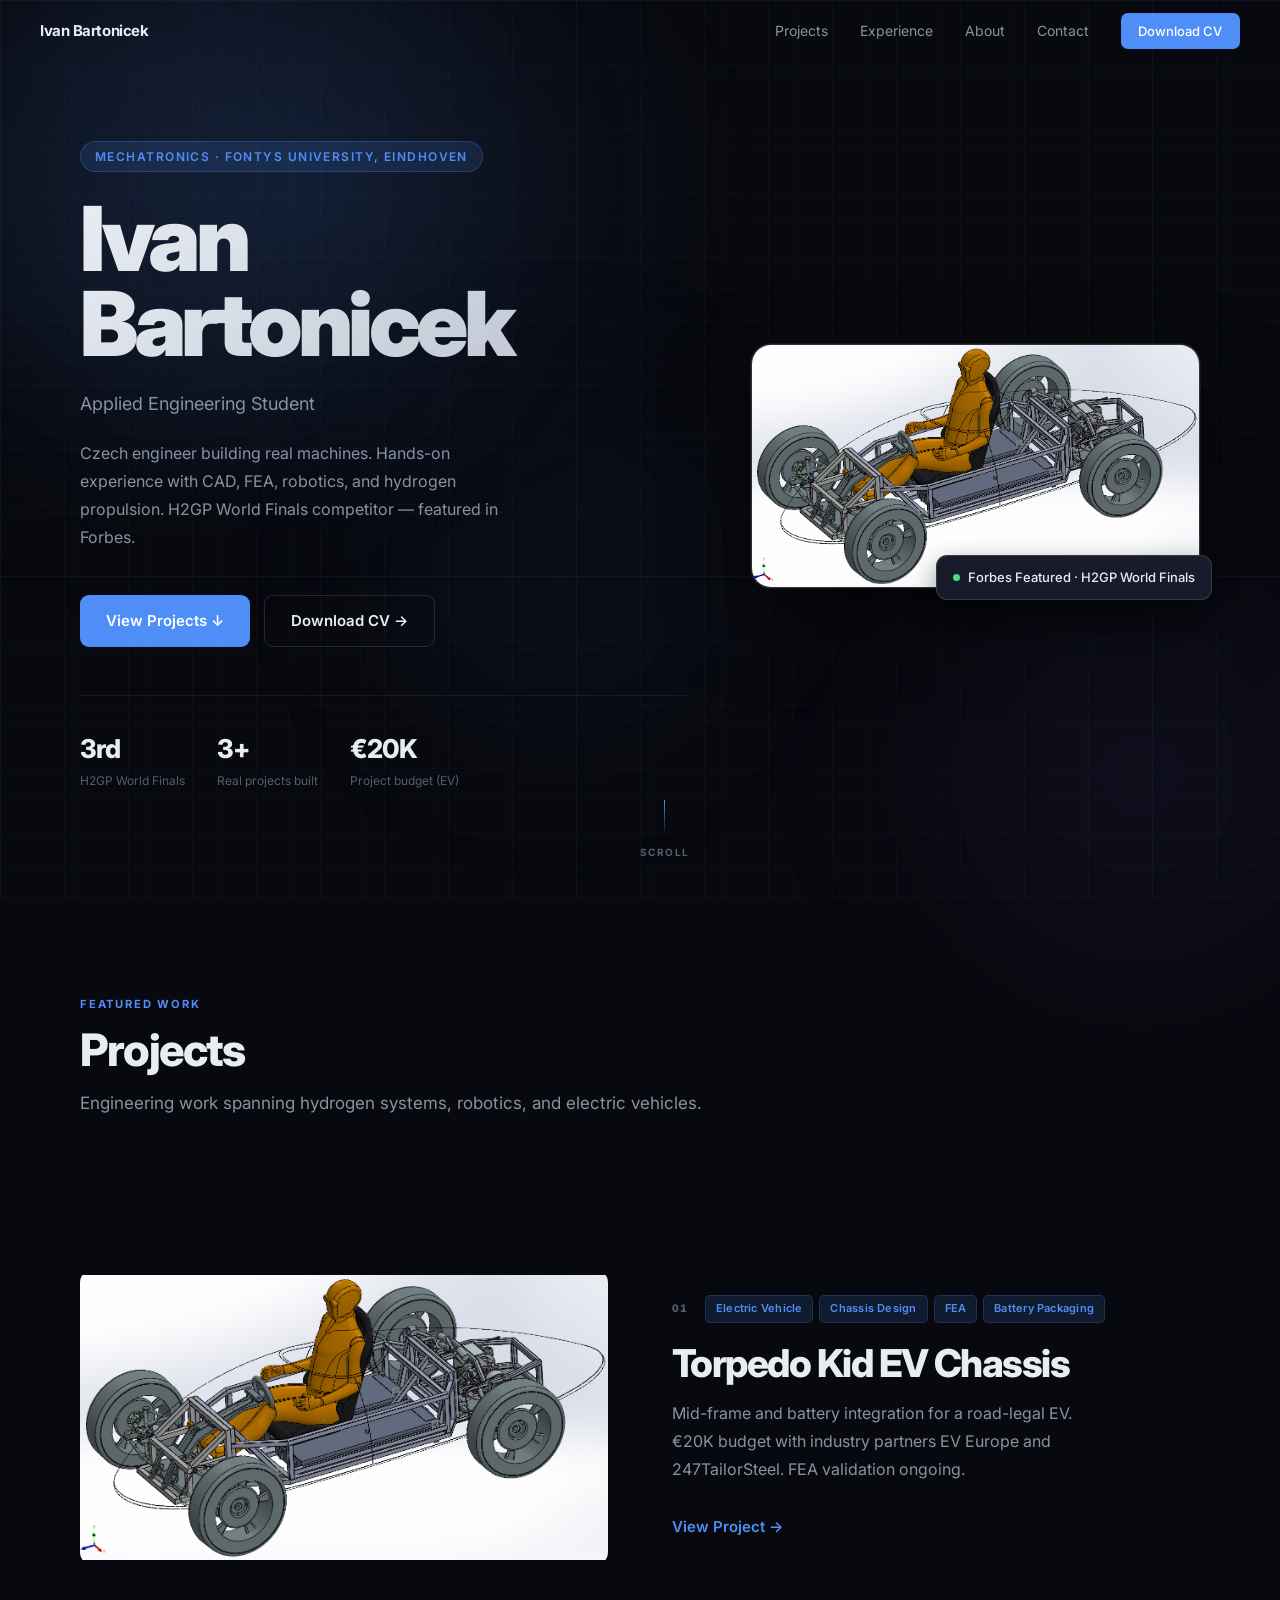
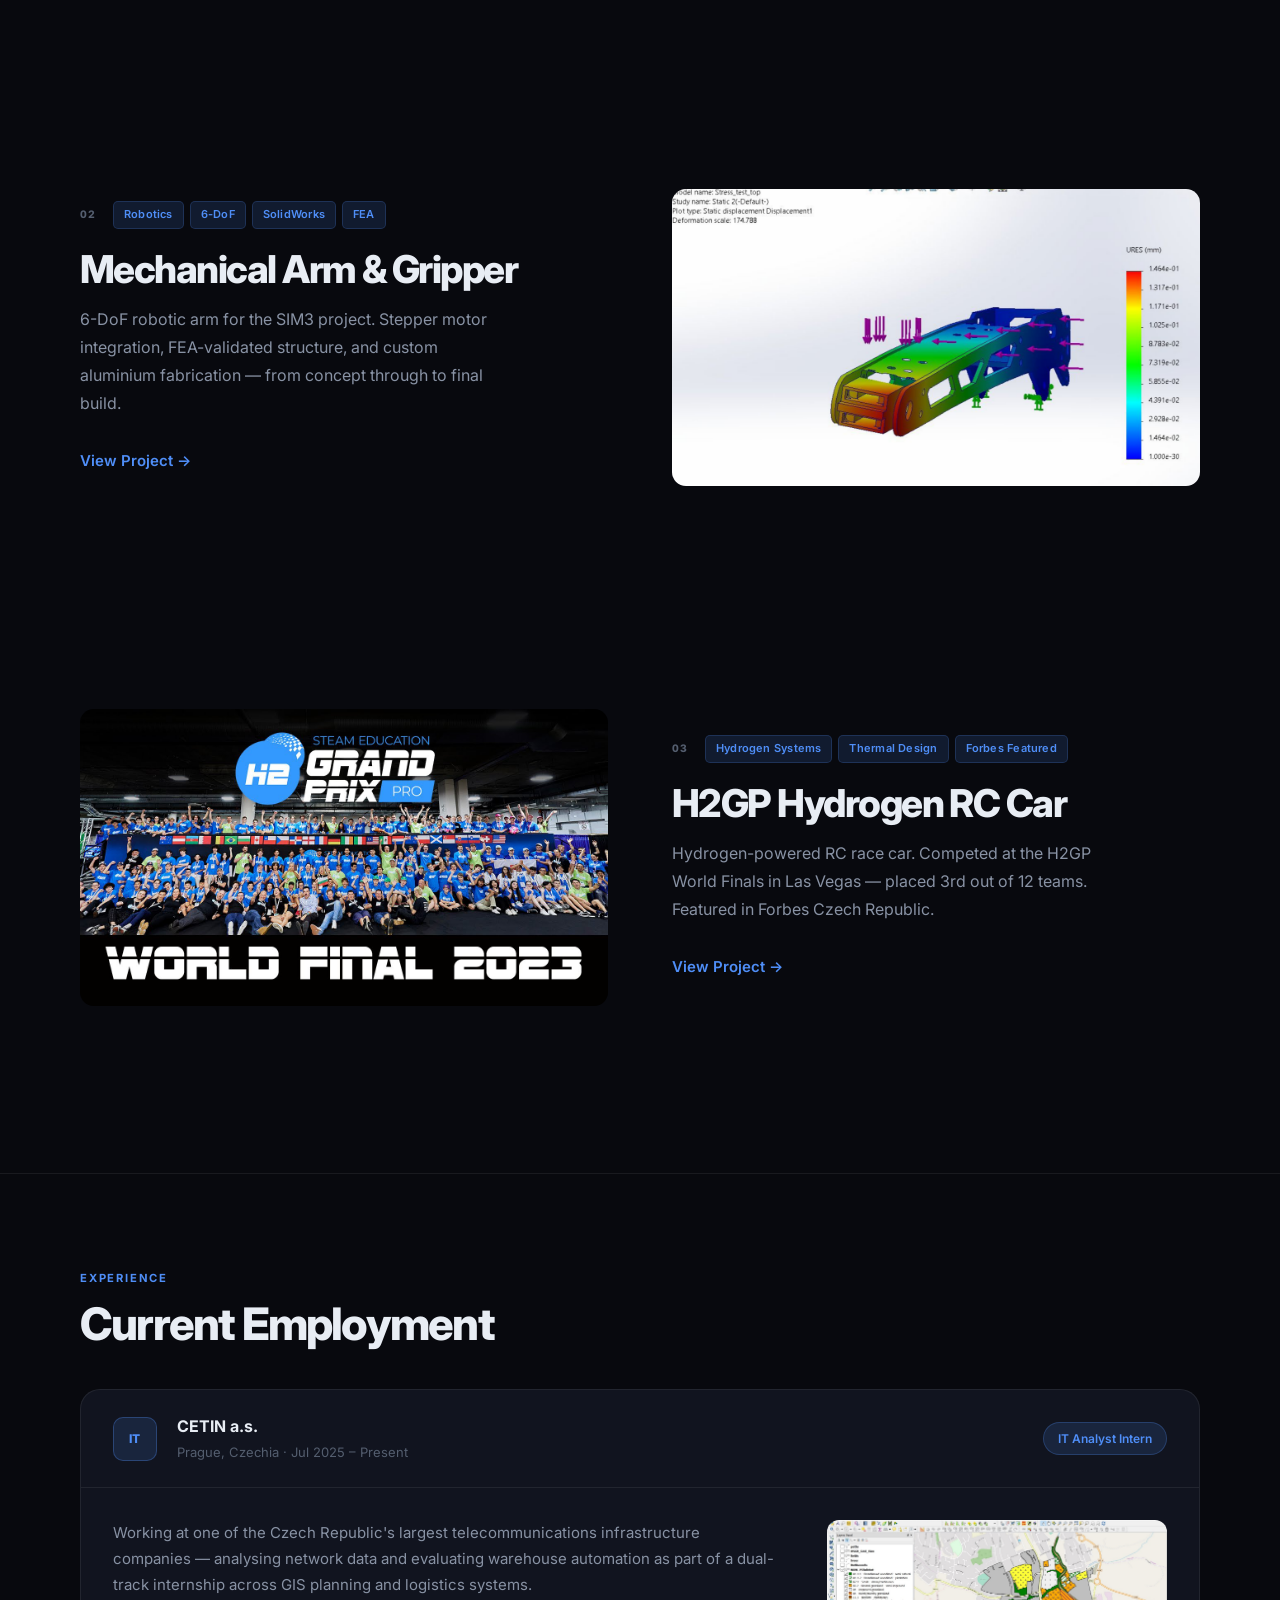
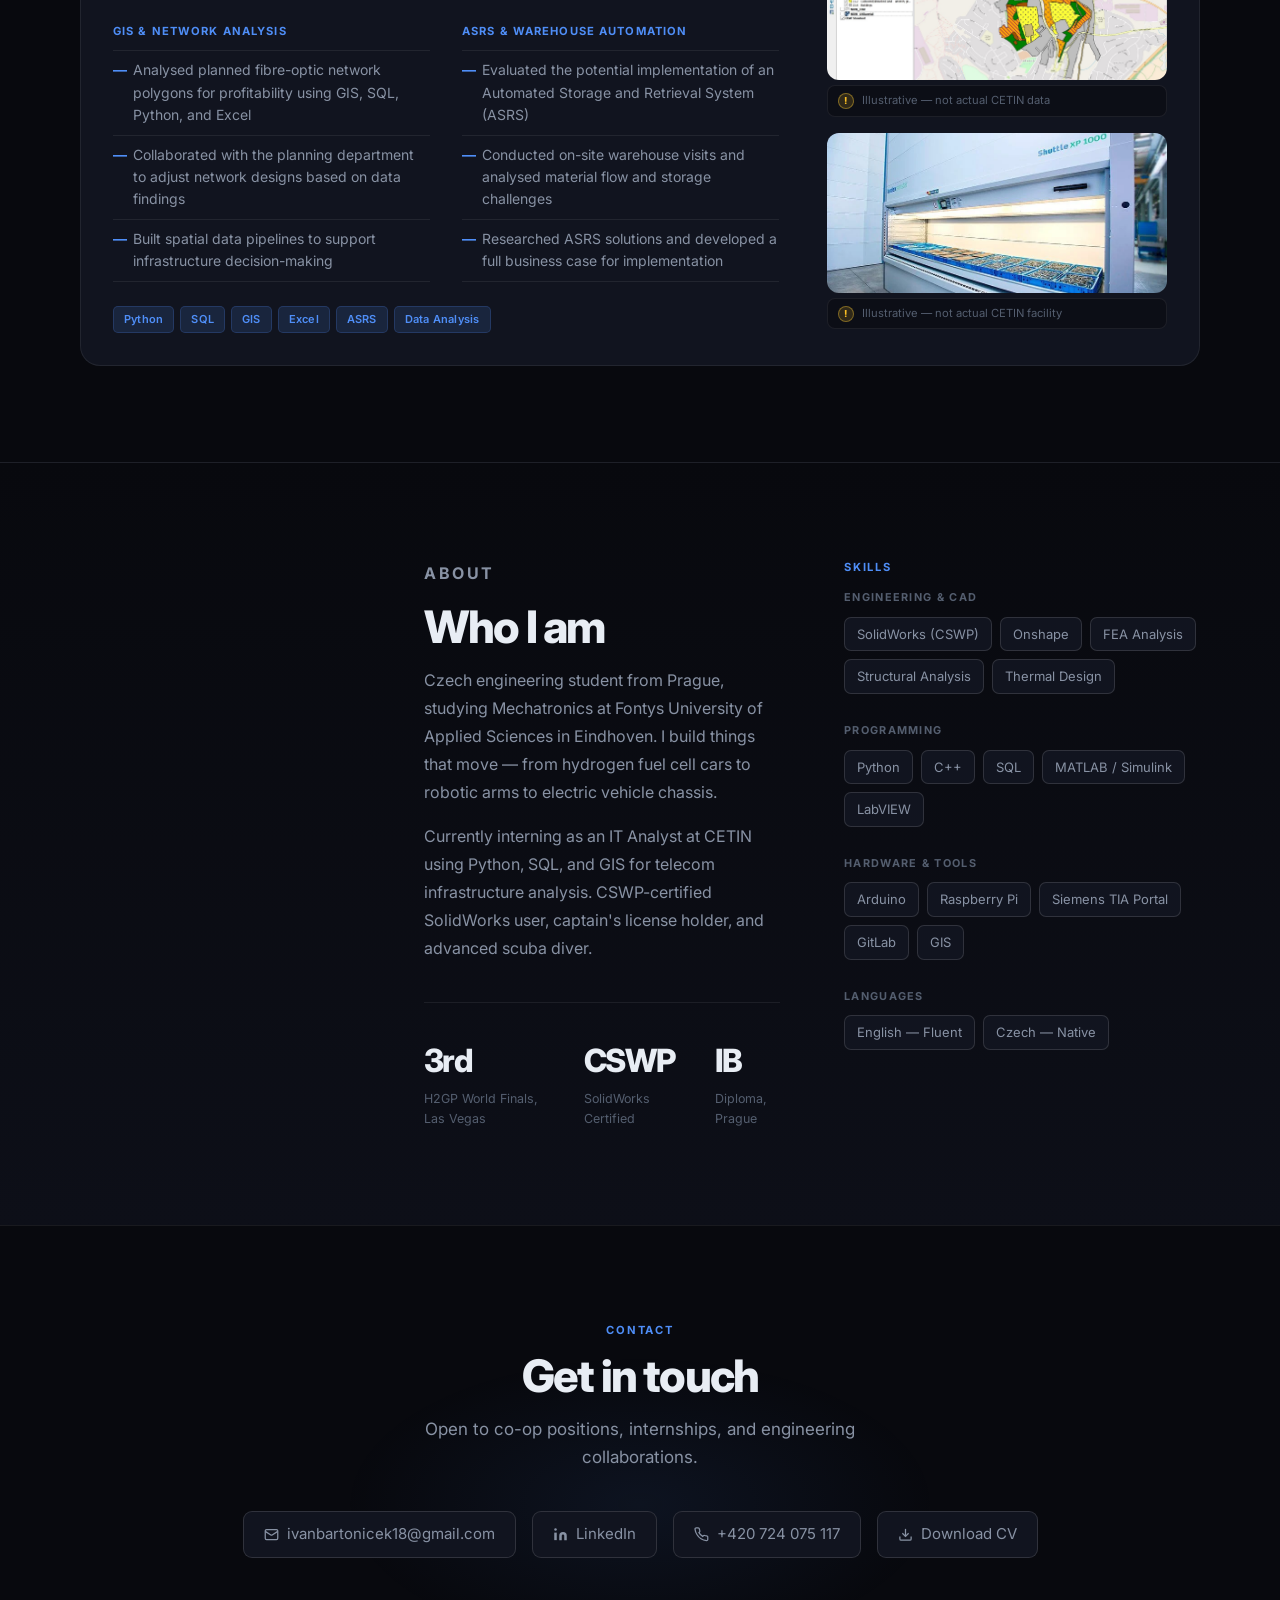
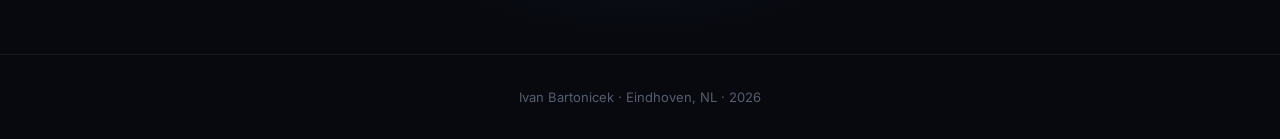
==== index.html @ 74b23b5a "Fix disclaimer placement, text corrections, arm description update - Move CETIN image disclaimers be" ====
<!DOCTYPE html>
<html lang="en">
<head>
  <meta charset="UTF-8">
  <meta name="viewport" content="width=device-width, initial-scale=1.0">
  <title>Ivan Bartonicek — Mechatronics Engineer</title>
  <meta name="description" content="Czech mechatronics student based in Eindhoven. Building real machines — hydrogen RC cars, robotic arms, and EV chassis. H2GP World Finals, Forbes featured.">
  <link rel="stylesheet" href="style.css?v=11">
  <link rel="preconnect" href="https://fonts.googleapis.com">
  <link rel="preconnect" href="https://fonts.gstatic.com" crossorigin>
  <link href="https://fonts.googleapis.com/css2?family=Inter:ital,opsz,wght@0,14..32,300..900;1,14..32,300..900&display=swap" rel="stylesheet">
</head>
<body>

  <!-- Background: fixed grid + parallax orbs -->
  <div class="page-grid"></div>
  <div class="bg-orb bg-orb-1"></div>
  <div class="bg-orb bg-orb-2"></div>
  <div class="bg-orb bg-orb-3"></div>

  <nav id="nav">
    <a href="index.html" class="nav-logo">Ivan Bartonicek</a>
    <div class="nav-links">
      <a href="#projects" class="hide-sm">Projects</a>
      <a href="#employment" class="hide-sm">Experience</a>
      <a href="#about" class="hide-sm">About</a>
      <a href="#contact">Contact</a>
      <a href="cv.pdf" download class="nav-cta">Download CV</a>
    </div>
  </nav>

  <!-- ─ Hero ─────────────────────────── -->
  <section class="hero" id="hero">
    <div class="container">
      <div class="hero-inner">
        <div>
          <span class="hero-eyebrow">Mechatronics · Fontys University, Eindhoven</span>
          <h1 class="hero-name">Ivan<br>Bartonicek</h1>
          <p class="hero-subtitle">Applied Engineering Student</p>
          <p class="hero-desc">Czech engineer building real machines. Hands-on experience with CAD, FEA, robotics, and hydrogen propulsion. H2GP World Finals competitor — featured in Forbes.</p>
          <div class="hero-actions">
            <a href="#projects" class="btn-primary">View Projects ↓</a>
            <a href="cv.pdf" download class="btn-secondary">Download CV →</a>
          </div>
          <div class="hero-stats">
            <div>
              <div class="hstat-num">3rd</div>
              <div class="hstat-label">H2GP World Finals</div>
            </div>
            <div>
              <div class="hstat-num">3+</div>
              <div class="hstat-label">Real projects built</div>
            </div>
            <div>
              <div class="hstat-num">€20K</div>
              <div class="hstat-label">Project budget (EV)</div>
            </div>
          </div>
        </div>
        <div class="hero-image-wrap" style="position:relative;">
          <div class="hero-image-inner">
            <img src="images/torpedo-full.png" alt="Torpedo Kid EV — CAD model with driver">
          </div>
          <div class="hero-img-badge">
            <span class="badge-dot"></span>
            <span class="badge-text">Forbes Featured · H2GP World Finals</span>
          </div>
        </div>
      </div>
    </div>
    <div class="scroll-indicator">
      <div class="scroll-indicator-line"></div>
      <span>scroll</span>
    </div>
  </section>

  <!-- ─ Projects ──────────────────────── -->
  <section class="projects" id="projects">
    <div class="container">
      <div class="projects-header reveal">
        <p class="section-label">Featured Work</p>
        <h2 class="section-title">Projects</h2>
        <p class="section-subtitle">Engineering work spanning hydrogen systems, robotics, and electric vehicles.</p>
      </div>
      <div class="projects-list">

        <a href="torpedo.html" class="project-row">
          <div class="project-row-image">
            <img src="images/torpedo-full.png" alt="Torpedo Kid EV Chassis">
          </div>
          <div class="project-row-body">
            <div class="project-row-meta">
              <span class="project-row-num">01</span>
              <div class="card-tags">
                <span class="tag">Electric Vehicle</span>
                <span class="tag">Chassis Design</span>
                <span class="tag">FEA</span>
                <span class="tag">Battery Packaging</span>
              </div>
            </div>
            <h3 class="project-row-title">Torpedo Kid EV Chassis</h3>
            <p class="project-row-desc">Mid-frame and battery integration for a road-legal EV. €20K budget with industry partners EV Europe and 247TailorSteel. FEA validation ongoing.</p>
            <span class="card-link">View Project →</span>
          </div>
        </a>

        <a href="arm.html" class="project-row">
          <div class="project-row-image">
            <img src="images/torpedo-fea.png" alt="Mechanical Arm — FEA analysis">
          </div>
          <div class="project-row-body">
            <div class="project-row-meta">
              <span class="project-row-num">02</span>
              <div class="card-tags">
                <span class="tag">Robotics</span>
                <span class="tag">6-DoF</span>
                <span class="tag">SolidWorks</span>
                <span class="tag">FEA</span>
              </div>
            </div>
            <h3 class="project-row-title">Mechanical Arm & Gripper</h3>
            <p class="project-row-desc">6-DoF robotic arm for the SIM3 project. Stepper motor integration, FEA-validated structure, and custom aluminium fabrication — from concept through to final build.</p>
            <span class="card-link">View Project →</span>
          </div>
        </a>

        <a href="h2gp.html" class="project-row">
          <div class="project-row-image">
            <img src="images/h2gp-worldfinal.jpg" alt="H2GP World Final 2023 — Las Vegas">
          </div>
          <div class="project-row-body">
            <div class="project-row-meta">
              <span class="project-row-num">03</span>
              <div class="card-tags">
                <span class="tag">Hydrogen Systems</span>
                <span class="tag">Thermal Design</span>
                <span class="tag">Forbes Featured</span>
              </div>
            </div>
            <h3 class="project-row-title">H2GP Hydrogen RC Car</h3>
            <p class="project-row-desc">Hydrogen-powered RC race car. Competed at the H2GP World Finals in Las Vegas — placed 3rd out of 12 teams. Featured in Forbes Czech Republic.</p>
            <span class="card-link">View Project →</span>
          </div>
        </a>

      </div>
    </div>
  </section>

  <!-- ─ Employment ────────────────────── -->
  <section class="employment" id="employment">
    <div class="container">
      <div class="employment-header reveal">
        <p class="section-label">Experience</p>
        <h2 class="section-title">Current Employment</h2>
      </div>

      <div class="emp-card reveal">
        <div class="emp-meta">
          <div class="emp-logo">IT</div>
          <div>
            <div class="emp-company">CETIN a.s.</div>
            <div class="emp-location">Prague, Czechia · Jul 2025 – Present</div>
          </div>
          <div class="emp-role-badge">IT Analyst Intern</div>
        </div>

        <div class="emp-body">
          <div class="emp-content">
            <p>Working at one of the Czech Republic's largest telecommunications infrastructure companies — analysing network data and evaluating warehouse automation as part of a dual-track internship across GIS planning and logistics systems.</p>

            <div class="emp-work-areas">
              <div class="emp-area">
                <div class="emp-area-title">GIS & Network Analysis</div>
                <ul class="emp-list">
                  <li>Analysed planned fibre-optic network polygons for profitability using GIS, SQL, Python, and Excel</li>
                  <li>Collaborated with the planning department to adjust network designs based on data findings</li>
                  <li>Built spatial data pipelines to support infrastructure decision-making</li>
                </ul>
              </div>
              <div class="emp-area">
                <div class="emp-area-title">ASRS & Warehouse Automation</div>
                <ul class="emp-list">
                  <li>Evaluated the potential implementation of an Automated Storage and Retrieval System (ASRS)</li>
                  <li>Conducted on-site warehouse visits and analysed material flow and storage challenges</li>
                  <li>Researched ASRS solutions and developed a full business case for implementation</li>
                </ul>
              </div>
            </div>

            <div class="emp-tags">
              <span class="tag">Python</span>
              <span class="tag">SQL</span>
              <span class="tag">GIS</span>
              <span class="tag">Excel</span>
              <span class="tag">ASRS</span>
              <span class="tag">Data Analysis</span>
            </div>
          </div>

          <div class="emp-images">
            <div class="emp-img-wrap">
              <img src="images/cetin-wgis.jpg" alt="GIS network analysis — fibre optic planning" class="emp-img">
              <div class="emp-img-note">
                <span class="emp-note-icon">!</span>
                <span>Illustrative — not actual CETIN data</span>
              </div>
            </div>
            <div class="emp-img-wrap">
              <img src="images/cetin-asrs.jpg" alt="Automated Storage and Retrieval System (ASRS)" class="emp-img">
              <div class="emp-img-note">
                <span class="emp-note-icon">!</span>
                <span>Illustrative — not actual CETIN facility</span>
              </div>
            </div>
          </div>
        </div>
      </div>

    </div>
  </section>

  <!-- ─ About & Skills ────────────────── -->
  <section class="about" id="about">
    <div class="container">
      <div class="about-inner">

        <div class="about-photo-col reveal">
          <img src="images/ivan.jpg" alt="Ivan Bartonicek" class="about-photo">
        </div>

        <div class="about-text reveal">
          <p class="section-label">About</p>
          <h2 class="section-title">Who I am</h2>
          <p>Czech engineering student from Prague, studying Mechatronics at Fontys University of Applied Sciences in Eindhoven. I build things that move — from hydrogen fuel cell cars to robotic arms to electric vehicle chassis.</p>
          <p>Currently interning as an IT Analyst at CETIN using Python, SQL, and GIS for telecom infrastructure analysis. CSWP-certified SolidWorks user, captain's license holder, and advanced scuba diver.</p>
          <div class="stats-row">
            <div>
              <div class="stat-num">3rd</div>
              <div class="stat-label">H2GP World Finals, Las Vegas</div>
            </div>
            <div>
              <div class="stat-num">CSWP</div>
              <div class="stat-label">SolidWorks Certified</div>
            </div>
            <div>
              <div class="stat-num">IB</div>
              <div class="stat-label">Diploma, Prague</div>
            </div>
          </div>
        </div>

        <div class="reveal">
          <p class="section-label">Skills</p>
          <div class="skills-group">
            <div class="skills-group-label">Engineering & CAD</div>
            <div class="skills-chips">
              <span class="skill-chip">SolidWorks (CSWP)</span>
              <span class="skill-chip">Onshape</span>
              <span class="skill-chip">FEA Analysis</span>
              <span class="skill-chip">Structural Analysis</span>
              <span class="skill-chip">Thermal Design</span>
            </div>
          </div>
          <div class="skills-group">
            <div class="skills-group-label">Programming</div>
            <div class="skills-chips">
              <span class="skill-chip">Python</span>
              <span class="skill-chip">C++</span>
              <span class="skill-chip">SQL</span>
              <span class="skill-chip">MATLAB / Simulink</span>
              <span class="skill-chip">LabVIEW</span>
            </div>
          </div>
          <div class="skills-group">
            <div class="skills-group-label">Hardware & Tools</div>
            <div class="skills-chips">
              <span class="skill-chip">Arduino</span>
              <span class="skill-chip">Raspberry Pi</span>
              <span class="skill-chip">Siemens TIA Portal</span>
              <span class="skill-chip">GitLab</span>
              <span class="skill-chip">GIS</span>
            </div>
          </div>
          <div class="skills-group">
            <div class="skills-group-label">Languages</div>
            <div class="skills-chips">
              <span class="skill-chip">English — Fluent</span>
              <span class="skill-chip">Czech — Native</span>
            </div>
          </div>
        </div>

      </div>
    </div>
  </section>

  <!-- ─ Contact ────────────────────────── -->
  <section class="contact" id="contact">
    <div class="container reveal">
      <p class="section-label">Contact</p>
      <h2 class="section-title">Get in touch</h2>
      <p class="section-subtitle">Open to co-op positions, internships, and engineering collaborations.</p>
      <div class="contact-links">
        <a href="mailto:ivanbartonicek18@gmail.com" class="contact-link">
          <svg width="15" height="15" fill="none" stroke="currentColor" stroke-width="2" viewBox="0 0 24 24"><rect x="2" y="4" width="20" height="16" rx="2"/><path d="m22 7-8.97 5.7a1.94 1.94 0 0 1-2.06 0L2 7"/></svg>
          ivanbartonicek18@gmail.com
        </a>
        <a href="https://www.linkedin.com/in/ivan-bartonicek" target="_blank" rel="noopener" class="contact-link">
          <svg width="15" height="15" fill="currentColor" viewBox="0 0 24 24"><path d="M16 8a6 6 0 0 1 6 6v7h-4v-7a2 2 0 0 0-4 0v7h-4v-7a6 6 0 0 1 6-6z"/><rect x="2" y="9" width="4" height="12"/><circle cx="4" cy="4" r="2"/></svg>
          LinkedIn
        </a>
        <a href="tel:+420724075117" class="contact-link">
          <svg width="15" height="15" fill="none" stroke="currentColor" stroke-width="2" viewBox="0 0 24 24"><path d="M22 16.92v3a2 2 0 0 1-2.18 2 19.79 19.79 0 0 1-8.63-3.07A19.5 19.5 0 0 1 4.69 12a19.79 19.79 0 0 1-3.07-8.67A2 2 0 0 1 3.6 1.3h3a2 2 0 0 1 2 1.72 12.84 12.84 0 0 0 .7 2.81 2 2 0 0 1-.45 2.11L7.91 9a16 16 0 0 0 6 6l1.06-.91a2 2 0 0 1 2.11-.45 12.84 12.84 0 0 0 2.81.7A2 2 0 0 1 22 16.92z"/></svg>
          +420 724 075 117
        </a>
        <a href="cv.pdf" download class="contact-link">
          <svg width="15" height="15" fill="none" stroke="currentColor" stroke-width="2" viewBox="0 0 24 24"><path d="M21 15v4a2 2 0 0 1-2 2H5a2 2 0 0 1-2-2v-4"/><polyline points="7 10 12 15 17 10"/><line x1="12" y1="15" x2="12" y2="3"/></svg>
          Download CV
        </a>
      </div>
    </div>
  </section>

  <footer>
    <div class="container">Ivan Bartonicek · Eindhoven, NL · 2026</div>
  </footer>

  <script>
    // ── Sticky nav + parallax
    const nav = document.getElementById('nav');
    const scrollIndicator = document.querySelector('.scroll-indicator');
    const orb1 = document.querySelector('.bg-orb-1');
    const orb2 = document.querySelector('.bg-orb-2');
    const orb3 = document.querySelector('.bg-orb-3');
    const pageGrid = document.querySelector('.page-grid');

    window.addEventListener('scroll', () => {
      const y = window.scrollY;
      nav.classList.toggle('scrolled', y > 20);
      document.documentElement.style.setProperty('--parallax-y', (y * 0.12) + 'px');
      if (scrollIndicator) scrollIndicator.style.opacity = y > 100 ? '0' : '1';
      // Orbs move at different speeds — creates depth
      if (orb1) orb1.style.transform = `translateY(${y * 0.18}px)`;
      if (orb2) orb2.style.transform = `translateY(${y * -0.1}px)`;
      if (orb3) orb3.style.transform = `translateY(${y * 0.13}px)`;
      if (pageGrid) pageGrid.style.transform = `translateY(${y * 0.05}px)`;
    }, { passive: true });

    // ── Scroll reveal (both directions)
    const revealObserver = new IntersectionObserver((entries) => {
      entries.forEach(e => {
        e.target.classList.toggle('visible', e.isIntersecting);
      });
    }, { threshold: 0.08 });

    document.querySelectorAll('.reveal').forEach(el => revealObserver.observe(el));

    // ── Project rows: directional slide-in
    const projectObserver = new IntersectionObserver((entries) => {
      entries.forEach(e => {
        e.target.classList.toggle('in-view', e.isIntersecting);
      });
    }, { threshold: 0.12 });

    document.querySelectorAll('.project-row').forEach(row => projectObserver.observe(row));

    // ── Other images: fade + rise
    const imgObserver = new IntersectionObserver((entries) => {
      entries.forEach(e => {
        e.target.classList.toggle('img-visible', e.isIntersecting);
      });
    }, { threshold: 0.1 });

    document.querySelectorAll('.about-photo, .hero-image-inner img').forEach(img => {
      img.classList.add('img-reveal');
      imgObserver.observe(img);
    });
  </script>

</body>
</html>
---- style.css ----
/* ─── Variables ───────────────────────── */
:root {
  --bg:          #08090E;
  --bg-2:        #0D0F18;
  --surface:     #11141F;
  --surface-2:   #181C2A;
  --text:        #E8EDF4;
  --text-2:      #8892A4;
  --text-3:      #545E6F;
  --accent:      #4F8EF7;
  --accent-dim:  rgba(79,142,247,0.14);
  --accent-glow: rgba(79,142,247,0.3);
  --border:      rgba(255,255,255,0.07);
  --border-2:    rgba(255,255,255,0.13);
  --radius:      14px;
  --t:           0.22s ease;
  --max:         1200px;
  --font:        'Inter', -apple-system, BlinkMacSystemFont, sans-serif;
  --parallax-y:  0px;
}

/* ─── Reset ───────────────────────────── */
*, *::before, *::after { box-sizing: border-box; margin: 0; padding: 0; }
html { scroll-behavior: smooth; }
body {
  font-family: var(--font);
  background: var(--bg);
  color: var(--text);
  line-height: 1.6;
  -webkit-font-smoothing: antialiased;
  overflow-x: hidden;
}
/* Everything above the background layer */
nav, section, footer, .container { position: relative; z-index: 1; }
img { max-width: 100%; display: block; }
a { text-decoration: none; color: inherit; }

/* ─── Full-page background ────────────── */
.page-grid {
  position: fixed; inset: 0; z-index: 0; pointer-events: none;
  background-image:
    linear-gradient(rgba(79,142,247,0.035) 1px, transparent 1px),
    linear-gradient(90deg, rgba(79,142,247,0.035) 1px, transparent 1px);
  background-size: 72px 72px;
  will-change: transform;
}
.bg-orb {
  position: fixed; border-radius: 50%;
  pointer-events: none; z-index: 0;
  filter: blur(90px); will-change: transform;
}
.bg-orb-1 {
  width: 720px; height: 720px;
  background: radial-gradient(circle, rgba(79,142,247,0.13) 0%, transparent 70%);
  top: -180px; left: -180px;
}
.bg-orb-2 {
  width: 560px; height: 560px;
  background: radial-gradient(circle, rgba(120,100,255,0.09) 0%, transparent 70%);
  top: 55vh; right: -140px;
}
.bg-orb-3 {
  width: 480px; height: 480px;
  background: radial-gradient(circle, rgba(79,142,247,0.07) 0%, transparent 70%);
  bottom: 10vh; left: 25%;
}

/* ─── Keyframes ───────────────────────── */
@keyframes fadeInUp {
  from { opacity: 0; transform: translateY(32px); }
  to   { opacity: 1; transform: translateY(0); }
}
@keyframes fadeInRight {
  from { opacity: 0; transform: translateX(40px); }
  to   { opacity: 1; transform: translateX(0); }
}
@keyframes float {
  0%, 100% { transform: translateY(0); }
  50%       { transform: translateY(-12px); }
}
@keyframes scrollPulse {
  0%, 100% { transform: translateY(0); opacity: 0.8; }
  50%       { transform: translateY(8px); opacity: 0.2; }
}
@keyframes gradientShift {
  0%, 100% { background-position: 0% 50%; }
  50%       { background-position: 100% 50%; }
}

/* ─── Nav ─────────────────────────────── */
nav {
  position: fixed; top: 0; left: 0; right: 0; z-index: 100;
  height: 62px;
  display: flex; align-items: center; justify-content: space-between;
  padding: 0 2.5rem;
  transition: background var(--t), border-color var(--t);
}
nav.scrolled {
  background: rgba(8,9,14,0.88);
  backdrop-filter: blur(16px); -webkit-backdrop-filter: blur(16px);
  border-bottom: 1px solid var(--border);
}
.nav-logo { font-weight: 700; font-size: 0.9375rem; letter-spacing: -0.03em; }
.nav-links { display: flex; align-items: center; gap: 2rem; }
.nav-links a { font-size: 0.875rem; color: var(--text-2); transition: color var(--t); }
.nav-links a:hover { color: var(--text); }
.nav-cta {
  background: var(--accent) !important; color: #fff !important;
  padding: 0.45rem 1.1rem; border-radius: 7px;
  font-weight: 500; font-size: 0.8125rem !important;
  transition: opacity var(--t), box-shadow var(--t) !important;
}
.nav-cta:hover { opacity: 0.88 !important; box-shadow: 0 0 20px var(--accent-glow) !important; }

/* ─── Container ───────────────────────── */
.container { max-width: var(--max); margin: 0 auto; padding: 0 2.5rem; }

/* ─── Hero ────────────────────────────── */
.hero {
  min-height: 100vh;
  display: flex; align-items: center;
  padding: 7rem 0 5rem;
  position: relative; overflow: hidden;
}
.hero::before {
  content: '';
  position: absolute; inset: 0;
  background-image:
    linear-gradient(rgba(79,142,247,0.045) 1px, transparent 1px),
    linear-gradient(90deg, rgba(79,142,247,0.045) 1px, transparent 1px);
  background-size: 64px 64px;
  transform: translateY(var(--parallax-y));
  pointer-events: none; will-change: transform;
}
.hero::after {
  content: '';
  position: absolute; top: -20%; left: -10%;
  width: 70%; height: 80%;
  background: radial-gradient(ellipse, rgba(79,142,247,0.1) 0%, transparent 70%);
  pointer-events: none;
}
.hero-inner {
  display: grid;
  grid-template-columns: 1.15fr 0.85fr;
  gap: 4rem; align-items: center;
  position: relative; z-index: 1;
}

/* Hero entrance animations */
.hero-eyebrow {
  display: inline-flex; align-items: center; gap: 0.5rem;
  font-size: 0.75rem; font-weight: 600;
  color: var(--accent); letter-spacing: 0.12em;
  text-transform: uppercase; margin-bottom: 1.5rem;
  background: var(--accent-dim);
  border: 1px solid rgba(79,142,247,0.25);
  padding: 0.3rem 0.875rem; border-radius: 100px;
  animation: fadeInUp 0.7s cubic-bezier(0.16,1,0.3,1) 0.05s both;
}
.hero-name {
  font-size: clamp(3.5rem, 7vw, 6rem);
  font-weight: 900; letter-spacing: -0.05em;
  line-height: 0.95; margin-bottom: 1.5rem;
  background: linear-gradient(135deg, #E8EDF4 0%, #8892A4 100%);
  background-size: 200% 200%;
  -webkit-background-clip: text; -webkit-text-fill-color: transparent; background-clip: text;
  animation: fadeInUp 0.8s cubic-bezier(0.16,1,0.3,1) 0.18s both;
}
.hero-subtitle {
  font-size: 1.125rem; color: var(--text-2);
  margin-bottom: 1.25rem;
  animation: fadeInUp 0.7s cubic-bezier(0.16,1,0.3,1) 0.32s both;
}
.hero-desc {
  font-size: 1rem; color: var(--text-2);
  max-width: 440px; line-height: 1.75; margin-bottom: 2.75rem;
  animation: fadeInUp 0.7s cubic-bezier(0.16,1,0.3,1) 0.44s both;
}
.hero-actions {
  display: flex; gap: 0.875rem; flex-wrap: wrap; margin-bottom: 3rem;
  animation: fadeInUp 0.7s cubic-bezier(0.16,1,0.3,1) 0.54s both;
}
.hero-stats {
  display: flex; gap: 2rem;
  padding-top: 2rem; border-top: 1px solid var(--border);
  animation: fadeInUp 0.7s cubic-bezier(0.16,1,0.3,1) 0.68s both;
}
.hstat-num {
  font-size: 1.625rem; font-weight: 800;
  letter-spacing: -0.04em; color: var(--text);
}
.hstat-label { font-size: 0.75rem; color: var(--text-3); margin-top: 0.125rem; }

/* Hero image */
.hero-image-wrap {
  animation: fadeInRight 0.9s cubic-bezier(0.16,1,0.3,1) 0.2s both;
}
.hero-image-inner {
  background: var(--surface);
  border: 1px solid var(--border-2); border-radius: 20px; overflow: hidden;
  box-shadow: 0 32px 80px rgba(0,0,0,0.5), 0 0 0 1px var(--border);
  animation: float 6s ease-in-out infinite;
  will-change: transform;
}
.hero-image-inner img { width: 100%; }
.hero-img-badge {
  position: absolute; bottom: -0.75rem; right: -0.75rem;
  background: var(--surface-2); border: 1px solid var(--border-2);
  border-radius: 11px; padding: 0.7rem 1rem;
  display: flex; align-items: center; gap: 0.5rem;
  box-shadow: 0 8px 24px rgba(0,0,0,0.4);
}
.badge-dot {
  width: 7px; height: 7px; background: #4ADE80;
  border-radius: 50%; flex-shrink: 0;
  animation: pulse 2s infinite;
}
@keyframes pulse {
  0%, 100% { box-shadow: 0 0 0 0 rgba(74,222,128,0.5); }
  50%       { box-shadow: 0 0 0 5px rgba(74,222,128,0); }
}
.badge-text { font-size: 0.8125rem; font-weight: 500; color: var(--text); white-space: nowrap; }

/* Scroll indicator */
.scroll-indicator {
  position: absolute; bottom: 2.5rem; left: 50%; transform: translateX(-50%);
  display: flex; flex-direction: column; align-items: center; gap: 0.5rem;
  font-size: 0.625rem; font-weight: 700; color: var(--text-3);
  letter-spacing: 0.14em; text-transform: uppercase;
  transition: opacity 0.4s ease;
  animation: fadeInUp 0.6s ease 1.2s both;
}
.scroll-indicator-line {
  width: 1px; height: 36px;
  background: linear-gradient(to bottom, var(--accent), transparent);
  animation: scrollPulse 2s ease-in-out infinite;
}


/* ─── Buttons ─────────────────────────── */
.btn-primary {
  background: var(--accent); color: #fff;
  padding: 0.8rem 1.625rem; border-radius: 9px;
  font-size: 0.9375rem; font-weight: 600;
  transition: opacity var(--t), transform var(--t), box-shadow var(--t);
  display: inline-flex; align-items: center; gap: 0.5rem;
}
.btn-primary:hover { opacity: 0.9; transform: translateY(-2px); box-shadow: 0 8px 30px var(--accent-glow); }
.btn-secondary {
  background: transparent; color: var(--text);
  padding: 0.8rem 1.625rem; border-radius: 9px;
  font-size: 0.9375rem; font-weight: 600;
  border: 1px solid var(--border-2);
  transition: border-color var(--t), transform var(--t), background var(--t);
  display: inline-flex; align-items: center; gap: 0.5rem;
}
.btn-secondary:hover { border-color: var(--text-3); transform: translateY(-2px); background: var(--surface); }

/* ─── Section helpers ─────────────────── */
.section-label {
  font-size: 0.7rem; font-weight: 700;
  color: var(--accent); letter-spacing: 0.16em;
  text-transform: uppercase; margin-bottom: 0.75rem;
}
.section-title {
  font-size: clamp(2rem, 3.5vw, 2.875rem);
  font-weight: 800; letter-spacing: -0.04em; line-height: 1.1;
  margin-bottom: 0.875rem; color: var(--text);
}
.section-subtitle { font-size: 1.0625rem; color: var(--text-2); line-height: 1.65; }

/* ─── Scroll reveal ───────────────────── */
.reveal {
  opacity: 0; transform: translateY(28px);
  transition: opacity 0.65s cubic-bezier(0.16,1,0.3,1),
              transform 0.65s cubic-bezier(0.16,1,0.3,1);
}
.reveal.visible { opacity: 1; transform: none; }

/* ─── Projects ────────────────────────── */
.projects { padding: 6rem 0; }
.projects-header { margin-bottom: 5rem; }
.projects-list { display: flex; flex-direction: column; gap: 5rem; }

/* Each project is an open 50/50 split — no box */
.project-row {
  display: grid;
  grid-template-columns: 1fr 1fr;
  gap: 4rem;
  align-items: center;
  min-height: 440px;
}

/* Even rows: text LEFT, image RIGHT */
.project-row:nth-child(even) .project-row-image { order: 2; }
.project-row:nth-child(even) .project-row-body  { order: 1; }

/* Image pane — no border, consistent 16:9 ratio matching World Final */
.project-row-image {
  overflow: hidden;
  border-radius: 14px;
  background: transparent;
  aspect-ratio: 16/9;
  height: auto;
}
.project-row-image img {
  width: 100%; height: 100%;
  object-fit: cover; object-position: center center;
  transition: transform 0.6s cubic-bezier(0.16,1,0.3,1);
  display: block;
}
.project-row:hover .project-row-image img { transform: scale(1.04); }

/* Per-image crop adjustments */
.project-row-image img[src*="torpedo-full"] {
  object-fit: contain; background: var(--bg);
}
.project-row-image img[src*="torpedo-fea"] {
  object-fit: cover; object-position: center 40%; background: var(--bg);
}
.project-row-image img[src*="h2gp-worldfinal"] {
  object-fit: contain; background: var(--bg);
}

/* Text pane */
.project-row-body {
  display: flex; flex-direction: column; justify-content: center;
}
.project-row-meta {
  display: flex; align-items: center; gap: 1rem; margin-bottom: 1.25rem; flex-wrap: wrap;
}
.project-row-num {
  font-size: 0.65rem; font-weight: 800; color: var(--text-3);
  letter-spacing: 0.14em; font-variant-numeric: tabular-nums;
}
.card-tags { display: flex; gap: 0.375rem; flex-wrap: wrap; }
.tag {
  font-size: 0.6875rem; font-weight: 600;
  padding: 0.25rem 0.625rem; border-radius: 5px;
  background: var(--accent-dim); color: var(--accent);
  border: 1px solid rgba(79,142,247,0.2); letter-spacing: 0.02em;
}
.project-row-title {
  font-size: clamp(1.75rem, 3vw, 2.5rem);
  font-weight: 800; letter-spacing: -0.04em;
  color: var(--text); margin-bottom: 1rem; line-height: 1.05;
}
.project-row-desc {
  font-size: 1rem; color: var(--text-2);
  line-height: 1.75; margin-bottom: 2rem; max-width: 420px;
}
.card-link {
  font-size: 0.9375rem; font-weight: 600; color: var(--accent);
  display: inline-flex; align-items: center; gap: 0.5rem;
  transition: gap var(--t);
}
.project-row:hover .card-link { gap: 0.875rem; }

/* ── Scroll slide-in animations ──────── */
.project-row:nth-child(odd)  .project-row-image { opacity: 0; transform: translateX(-50px); }
.project-row:nth-child(even) .project-row-image { opacity: 0; transform: translateX(50px);  }
.project-row-image {
  transition: opacity 0.85s cubic-bezier(0.16,1,0.3,1),
              transform 0.85s cubic-bezier(0.16,1,0.3,1);
}
.project-row-body {
  opacity: 0; transform: translateY(24px);
  transition: opacity 0.75s cubic-bezier(0.16,1,0.3,1) 0.2s,
              transform 0.75s cubic-bezier(0.16,1,0.3,1) 0.2s;
}
.project-row.in-view .project-row-image { opacity: 1; transform: none; }
.project-row.in-view .project-row-body  { opacity: 1; transform: none; }

/* ─── Image scroll fade-in (about / hero) */
.img-reveal {
  opacity: 0; transform: translateY(20px) scale(0.98);
  transition: opacity 0.7s cubic-bezier(0.16,1,0.3,1),
              transform 0.7s cubic-bezier(0.16,1,0.3,1);
}
.img-reveal.img-visible { opacity: 1; transform: translateY(0) scale(1); }

/* ─── Employment ──────────────────────── */
.employment { padding: 6rem 0; border-top: 1px solid var(--border); }
.employment-header { margin-bottom: 2.5rem; }

.emp-card {
  border: 1px solid var(--border); border-radius: 20px;
  background: var(--surface); overflow: hidden;
}
.emp-meta {
  display: flex; align-items: center; gap: 1.25rem;
  padding: 1.5rem 2rem; border-bottom: 1px solid var(--border);
  flex-wrap: wrap;
}
.emp-logo {
  width: 44px; height: 44px; border-radius: 10px;
  background: var(--accent-dim); border: 1px solid rgba(79,142,247,0.3);
  display: flex; align-items: center; justify-content: center;
  font-size: 0.75rem; font-weight: 800; color: var(--accent);
  flex-shrink: 0; letter-spacing: 0.05em;
}
.emp-company { font-size: 1rem; font-weight: 700; color: var(--text); }
.emp-location { font-size: 0.8125rem; color: var(--text-3); margin-top: 0.125rem; }
.emp-role-badge {
  margin-left: auto;
  font-size: 0.75rem; font-weight: 600; color: var(--accent);
  background: var(--accent-dim); border: 1px solid rgba(79,142,247,0.25);
  padding: 0.35rem 0.875rem; border-radius: 100px;
}

.emp-body {
  display: grid; grid-template-columns: 1fr 340px;
  gap: 3rem; padding: 2rem 2rem;
}
.emp-content p { font-size: 0.9375rem; color: var(--text-2); line-height: 1.75; margin-bottom: 1.5rem; }
.emp-work-areas { display: grid; grid-template-columns: 1fr 1fr; gap: 2rem; margin-bottom: 1.5rem; }
.emp-area-title {
  font-size: 0.75rem; font-weight: 700; color: var(--text);
  letter-spacing: 0.04em; margin-bottom: 0.625rem; text-transform: uppercase;
  font-size: 0.7rem; letter-spacing: 0.1em; color: var(--accent);
}
.emp-list { list-style: none; }
.emp-list li {
  font-size: 0.875rem; color: var(--text-2); line-height: 1.6;
  padding: 0.5rem 0 0.5rem 1.25rem; position: relative;
  border-bottom: 1px solid var(--border);
}
.emp-list li:first-child { border-top: 1px solid var(--border); }
.emp-list li::before { content: '—'; position: absolute; left: 0; color: var(--accent); font-weight: 700; }
.emp-tags { display: flex; gap: 0.375rem; flex-wrap: wrap; }

/* Employment images with disclaimer */
.emp-images { display: flex; flex-direction: column; gap: 1rem; }
.emp-img-wrap { display: flex; flex-direction: column; gap: 0.35rem; }
.emp-img { width: 100%; height: 160px; object-fit: cover; display: block; border-radius: 12px; }
.emp-img-note {
  background: rgba(8,9,14,0.5);
  border: 1px solid var(--border); border-radius: 8px;
  padding: 0.35rem 0.6rem;
  display: flex; align-items: center; gap: 0.5rem;
  font-size: 0.7rem; color: var(--text-3);
}
.emp-note-icon {
  width: 16px; height: 16px; border-radius: 50%;
  background: rgba(250,200,50,0.15); border: 1px solid rgba(250,200,50,0.4);
  display: flex; align-items: center; justify-content: center;
  font-size: 0.6rem; font-weight: 800; color: #FBBF24;
  flex-shrink: 0;
}

@media (max-width: 960px) {
  .emp-body { grid-template-columns: 1fr; }
  .emp-images { flex-direction: row; }
  .emp-img { height: 140px; }
}
@media (max-width: 640px) {
  .emp-work-areas { grid-template-columns: 1fr; gap: 1rem; }
  .emp-images { flex-direction: column; }
  .emp-meta { gap: 0.75rem; }
  .emp-role-badge { margin-left: 0; }
  .emp-body { padding: 1.5rem; }
}

/* ─── About / Skills ──────────────────── */
.about {
  padding: 6rem 0; border-top: 1px solid var(--border);
  background: linear-gradient(180deg, var(--bg) 0%, var(--bg-2) 100%);
}
.about-inner { display: grid; grid-template-columns: 280px 1fr 1fr; gap: 4rem; align-items: start; }

/* About photo */
.about-photo-col { position: sticky; top: 88px; }
.about-photo {
  width: 100%; height: 420px;
  object-fit: cover; object-position: center 58%;
  border-radius: 18px;
  border: 1px solid var(--border-2);
  box-shadow: 0 24px 60px rgba(0,0,0,0.45);
  display: block;
}
.about-text p { font-size: 1rem; color: var(--text-2); line-height: 1.75; margin-bottom: 1rem; }
.stats-row {
  display: flex; gap: 2.5rem; margin-top: 2.5rem;
  padding-top: 2rem; border-top: 1px solid var(--border);
}
.stat-num { font-size: 2rem; font-weight: 800; letter-spacing: -0.05em; color: var(--text); }
.stat-label { font-size: 0.78rem; color: var(--text-3); margin-top: 0.125rem; }
.skills-group { margin-bottom: 1.75rem; }
.skills-group:last-child { margin-bottom: 0; }
.skills-group-label {
  font-size: 0.68rem; font-weight: 700; color: var(--text-3);
  letter-spacing: 0.12em; text-transform: uppercase; margin-bottom: 0.625rem;
}
.skills-chips { display: flex; flex-wrap: wrap; gap: 0.5rem; }
.skill-chip {
  font-size: 0.8125rem; padding: 0.375rem 0.75rem;
  border-radius: 7px; border: 1px solid var(--border-2);
  color: var(--text-2); background: var(--surface);
  transition: color var(--t), border-color var(--t), transform var(--t);
  cursor: default;
}
.skill-chip:hover { color: var(--text); border-color: rgba(79,142,247,0.4); transform: translateY(-1px); }

/* ─── Contact ─────────────────────────── */
.contact {
  padding: 6rem 0; text-align: center;
  border-top: 1px solid var(--border); position: relative; overflow: hidden;
}
.contact::before {
  content: '';
  position: absolute; bottom: 0; left: 50%; transform: translateX(-50%);
  width: 600px; height: 300px;
  background: radial-gradient(ellipse, rgba(79,142,247,0.08) 0%, transparent 70%);
  pointer-events: none;
}
.contact .section-subtitle { margin: 0 auto; max-width: 440px; }
.contact-links {
  display: flex; justify-content: center;
  gap: 1rem; margin-top: 2.5rem; flex-wrap: wrap;
  position: relative; z-index: 1;
}
.contact-link {
  display: flex; align-items: center; gap: 0.5rem;
  font-size: 0.9375rem; color: var(--text-2);
  padding: 0.65rem 1.25rem;
  border: 1px solid var(--border-2); border-radius: 9px;
  background: var(--surface);
  transition: color var(--t), border-color var(--t), transform var(--t), box-shadow var(--t);
}
.contact-link:hover {
  color: var(--text); border-color: rgba(79,142,247,0.4);
  transform: translateY(-2px); box-shadow: 0 4px 20px rgba(0,0,0,0.3);
}

/* ─── Footer ──────────────────────────── */
footer {
  padding: 2rem 0; border-top: 1px solid var(--border);
  text-align: center; font-size: 0.8125rem; color: var(--text-3);
}

/* ─── Project layout: content + vertical stats ── */
.project-page-body {
  display: grid;
  grid-template-columns: 1fr 220px;
  gap: 4rem;
  align-items: start;
  margin-bottom: 4rem;
}

/* Vertical stats strip */
.project-stats-strip {
  position: sticky; top: 88px;
  display: flex; flex-direction: column; gap: 0;
  border: 1px solid var(--border); border-radius: 14px;
  background: var(--surface); overflow: hidden;
}
.pstat {
  padding: 1.1rem 1.25rem;
  display: flex; flex-direction: column; gap: 0.3rem;
  border-bottom: 1px solid var(--border);
}
.pstat:last-child { border-bottom: none; }
.pstat-label {
  font-size: 0.6rem; font-weight: 700; color: var(--text-3);
  letter-spacing: 0.12em; text-transform: uppercase;
}
.pstat-value { font-size: 0.875rem; color: var(--text-2); line-height: 1.5; font-weight: 500; }
.pstat-green { color: #4ADE80; }
.pstat-blue  { color: var(--accent); }
.pstat-divider { display: none; }

/* Project content column */
.project-content-full { }
.project-content-full h2 {
  font-size: 1.25rem; font-weight: 700; letter-spacing: -0.025em;
  margin-bottom: 0.875rem; margin-top: 2.5rem; color: var(--text);
}
.project-content-full h2:first-child { margin-top: 0; }
.project-content-full p { font-size: 1rem; color: var(--text-2); line-height: 1.75; margin-bottom: 0.875rem; }
.project-content-full ul { list-style: none; margin-bottom: 0.875rem; }
.project-content-full ul li {
  font-size: 0.9375rem; color: var(--text-2); line-height: 1.65;
  padding: 0.625rem 0 0.625rem 1.375rem;
  position: relative; border-bottom: 1px solid var(--border);
}
.project-content-full ul li:first-child { border-top: 1px solid var(--border); }
.project-content-full ul li::before { content: '—'; position: absolute; left: 0; color: var(--accent); font-weight: 700; }

@media (max-width: 768px) {
  .project-page-body { grid-template-columns: 1fr; gap: 2rem; }
  .project-stats-strip { position: static; flex-direction: row; flex-wrap: wrap; }
  .pstat { flex: 1; min-width: 140px; border-bottom: none; border-right: 1px solid var(--border); }
  .pstat:last-child { border-right: none; }
}

/* ─── Project detail pages ────────────── */
.project-nav-bar { padding: 1.25rem 0; border-bottom: 1px solid var(--border); margin-top: 62px; }
.project-nav-inner { display: flex; align-items: center; justify-content: space-between; }
.back-link {
  display: inline-flex; align-items: center; gap: 0.375rem;
  font-size: 0.875rem; color: var(--text-2); transition: color var(--t);
}
.back-link:hover { color: var(--text); }
.project-count { font-size: 0.8125rem; color: var(--text-3); }
.project-hero-section { padding: 4rem 0 2.5rem; }
.project-eyebrow {
  font-size: 0.7rem; font-weight: 700; color: var(--accent);
  letter-spacing: 0.16em; text-transform: uppercase; margin-bottom: 1rem;
}
.project-title {
  font-size: clamp(2.75rem, 6vw, 4.5rem); font-weight: 900;
  letter-spacing: -0.05em; line-height: 0.97; margin-bottom: 1.25rem;
  background: linear-gradient(150deg, #E8EDF4 40%, #8892A4 100%);
  -webkit-background-clip: text; -webkit-text-fill-color: transparent; background-clip: text;
}
.project-tags { display: flex; gap: 0.5rem; flex-wrap: wrap; }
.project-cover {
  width: 100%; aspect-ratio: 21/9; object-fit: cover;
  border-radius: 18px; background: var(--surface);
  margin: 2.5rem 0 4rem; border: 1px solid var(--border-2);
  box-shadow: 0 24px 60px rgba(0,0,0,0.4);
}
.project-body { display: grid; grid-template-columns: 1fr 300px; gap: 4rem; margin-bottom: 4rem; align-items: start; }
.project-content h2 {
  font-size: 1.25rem; font-weight: 700; letter-spacing: -0.025em;
  margin-bottom: 0.875rem; margin-top: 2.5rem; color: var(--text);
}
.project-content h2:first-child { margin-top: 0; }
.project-content p { font-size: 1rem; color: var(--text-2); line-height: 1.75; margin-bottom: 0.875rem; }
.project-content ul { list-style: none; margin-bottom: 0.875rem; }
.project-content ul li {
  font-size: 0.9375rem; color: var(--text-2); line-height: 1.65;
  padding: 0.625rem 0 0.625rem 1.375rem;
  position: relative; border-bottom: 1px solid var(--border);
}
.project-content ul li:first-child { border-top: 1px solid var(--border); }
.project-content ul li::before { content: '—'; position: absolute; left: 0; color: var(--accent); font-weight: 700; }
.project-sidebar { position: sticky; top: 82px; }
.info-card {
  background: var(--surface); border: 1px solid var(--border);
  border-radius: var(--radius); padding: 1.25rem 1.5rem; margin-bottom: 0.875rem;
}
.info-label {
  font-size: 0.65rem; font-weight: 700; color: var(--text-3);
  letter-spacing: 0.12em; text-transform: uppercase; margin-bottom: 0.5rem;
}
.info-value { font-size: 0.9375rem; color: var(--text-2); line-height: 1.5; }
.result-card {
  background: var(--accent-dim); border: 1px solid rgba(79,142,247,0.25);
  border-radius: var(--radius); padding: 1.25rem 1.5rem;
}
.result-card .info-label { color: var(--accent); }
.result-card .info-value { color: #93C5FD; font-weight: 500; line-height: 1.6; }
/* Inline content images within project body */
.content-image {
  width: 100%; border-radius: 12px; border: 1px solid var(--border);
  background: var(--surface); margin: 2rem 0;
  display: block; object-fit: cover;
}
.content-image.contain { object-fit: contain; background: var(--surface-2); }

.gallery-section { margin-bottom: 4rem; }
.gallery-title { font-size: 1.25rem; font-weight: 700; letter-spacing: -0.025em; margin-bottom: 1.25rem; color: var(--text); }
.gallery-grid { display: grid; grid-template-columns: repeat(2, 1fr); gap: 1rem; }
.gallery-grid.g3 { grid-template-columns: repeat(3, 1fr); }
.gallery-img {
  width: 100%; border-radius: 10px; border: 1px solid var(--border);
  background: var(--surface); aspect-ratio: 4/3; object-fit: cover;
  transition: transform 0.4s cubic-bezier(0.16,1,0.3,1), border-color var(--t);
}
.gallery-img.contain { object-fit: contain; }
.gallery-img:hover { transform: scale(1.02); border-color: var(--border-2); }
.project-pagination {
  display: flex; justify-content: space-between;
  padding: 2.5rem 0; border-top: 1px solid var(--border); margin-bottom: 2rem;
}
.page-link { display: flex; flex-direction: column; gap: 0.2rem; color: var(--text-2); transition: color var(--t); }
.page-link:hover { color: var(--text); }
.page-link-label { font-size: 0.75rem; color: var(--text-3); }
.page-link-name { font-size: 0.9375rem; font-weight: 600; color: var(--text); }

/* ─── Reduced motion ──────────────────── */
@media (prefers-reduced-motion: reduce) {
  .hero-eyebrow, .hero-name, .hero-subtitle, .hero-desc,
  .hero-actions, .hero-stats, .hero-image-wrap,
  .scroll-indicator, .scroll-indicator-line { animation: none !important; opacity: 1 !important; transform: none !important; }
  .hero-image-inner { animation: none !important; }
  .reveal { opacity: 1 !important; transform: none !important; transition: none !important; }
  .project-row, .skill-chip, .contact-link, .gallery-img { transition: none !important; }
}

/* ─── Responsive ──────────────────────── */
@media (max-width: 1100px) {
  .about-inner { grid-template-columns: 220px 1fr 1fr; gap: 2.5rem; }
}
@media (max-width: 960px) {
  .hero-inner { grid-template-columns: 1fr; gap: 3rem; }
  .hero-image-wrap { display: none; }
  .projects-list { gap: 3.5rem; }
  .project-row { grid-template-columns: 1fr; gap: 1.5rem; min-height: unset; }
  .project-row:nth-child(even) .project-row-image { order: unset; }
  .project-row:nth-child(even) .project-row-body  { order: unset; }
  .project-row-image { height: 260px; }
  .project-row-body { padding: 0; }
  .about-inner { grid-template-columns: 1fr 1fr; gap: 2.5rem; }
  .about-photo-col { grid-column: 1 / -1; position: static; }
  .about-photo { height: 300px; object-position: center 58%; }
  .project-body { grid-template-columns: 1fr; }
  .project-sidebar { position: static; }
  .gallery-grid.g3 { grid-template-columns: 1fr 1fr; }
  .scroll-indicator { display: none; }
}
@media (max-width: 640px) {
  nav { padding: 0 1.25rem; }
  .container { padding: 0 1.25rem; }
  .hero-name { font-size: 3rem; }
  .stats-row, .hero-stats { flex-wrap: wrap; gap: 1.5rem; }
  .project-row-body { padding: 1.5rem; }
  .about-inner { grid-template-columns: 1fr; }
  .about-photo { height: 260px; object-position: center 58%; }
  .gallery-grid, .gallery-grid.g3 { grid-template-columns: 1fr; }
  .project-pagination { flex-direction: column; gap: 1.5rem; }
  .contact-links { flex-direction: column; align-items: center; }
  .nav-links .hide-sm { display: none; }
}
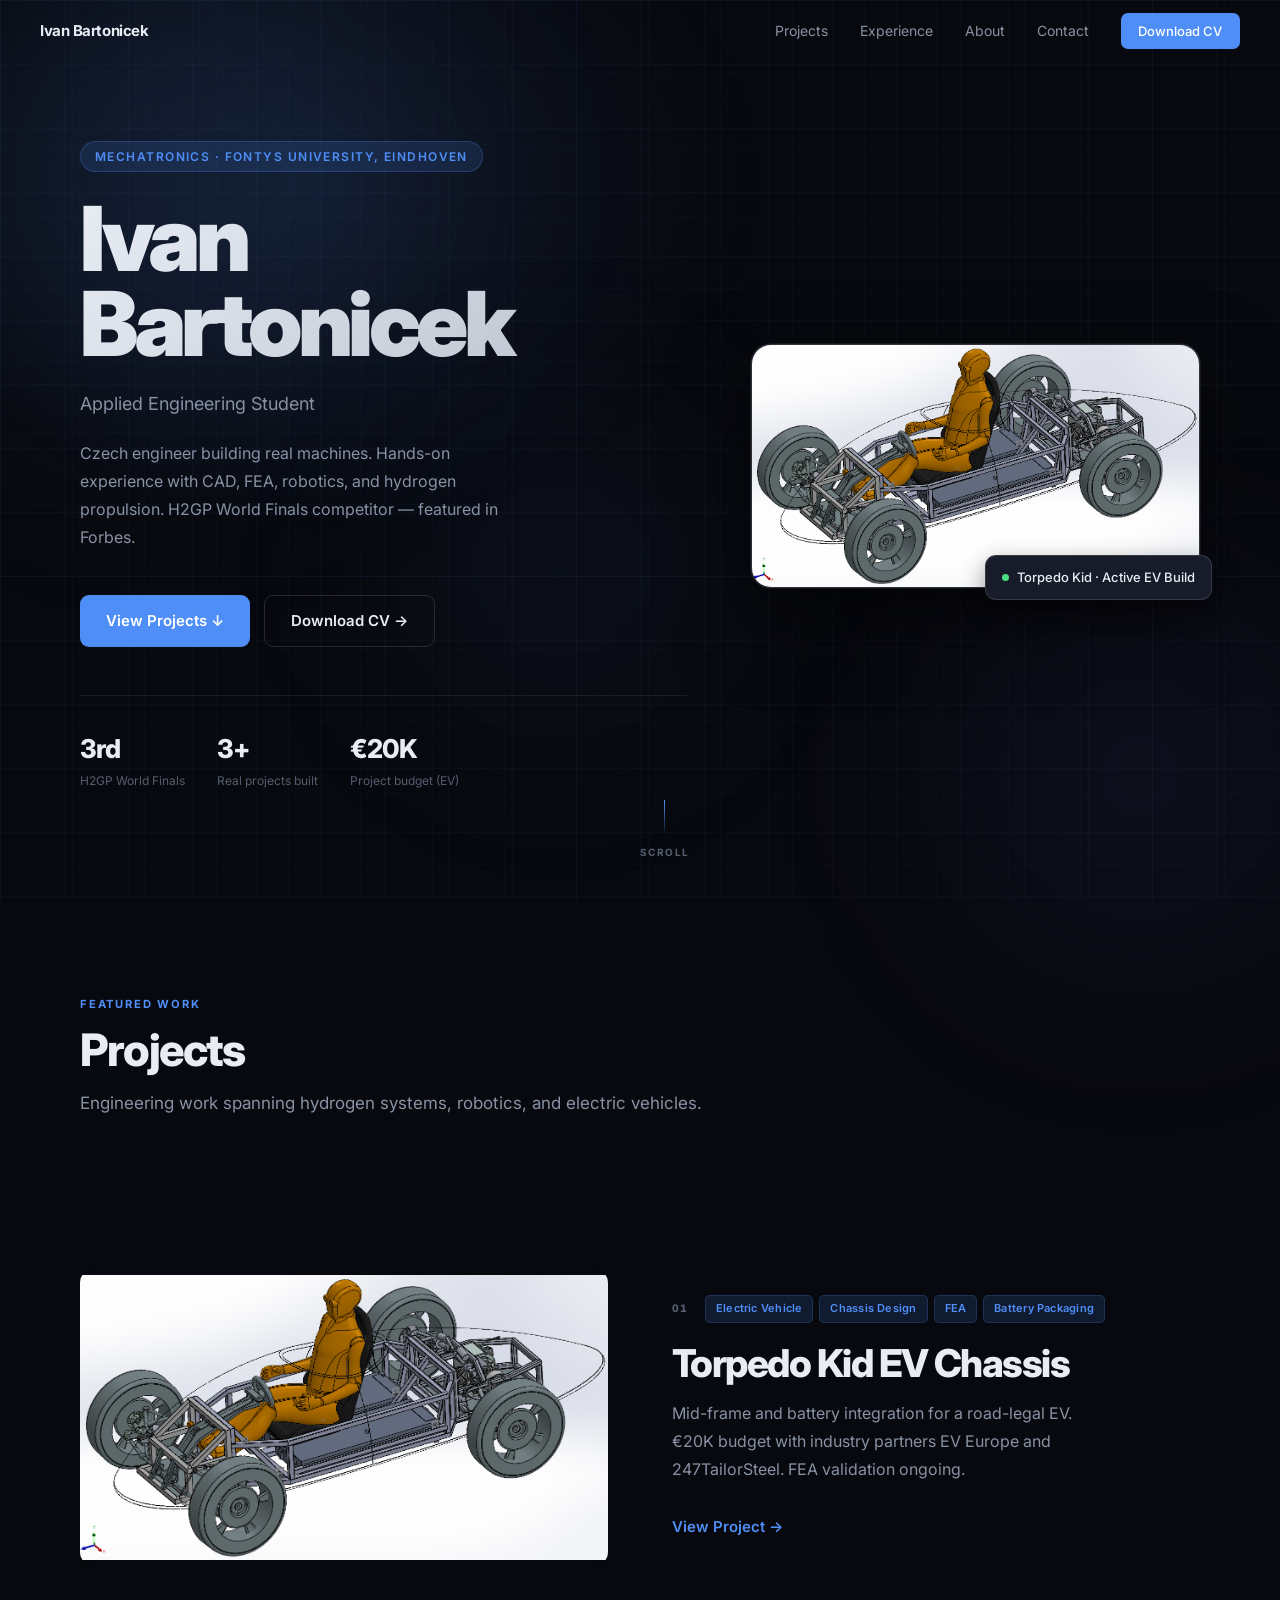
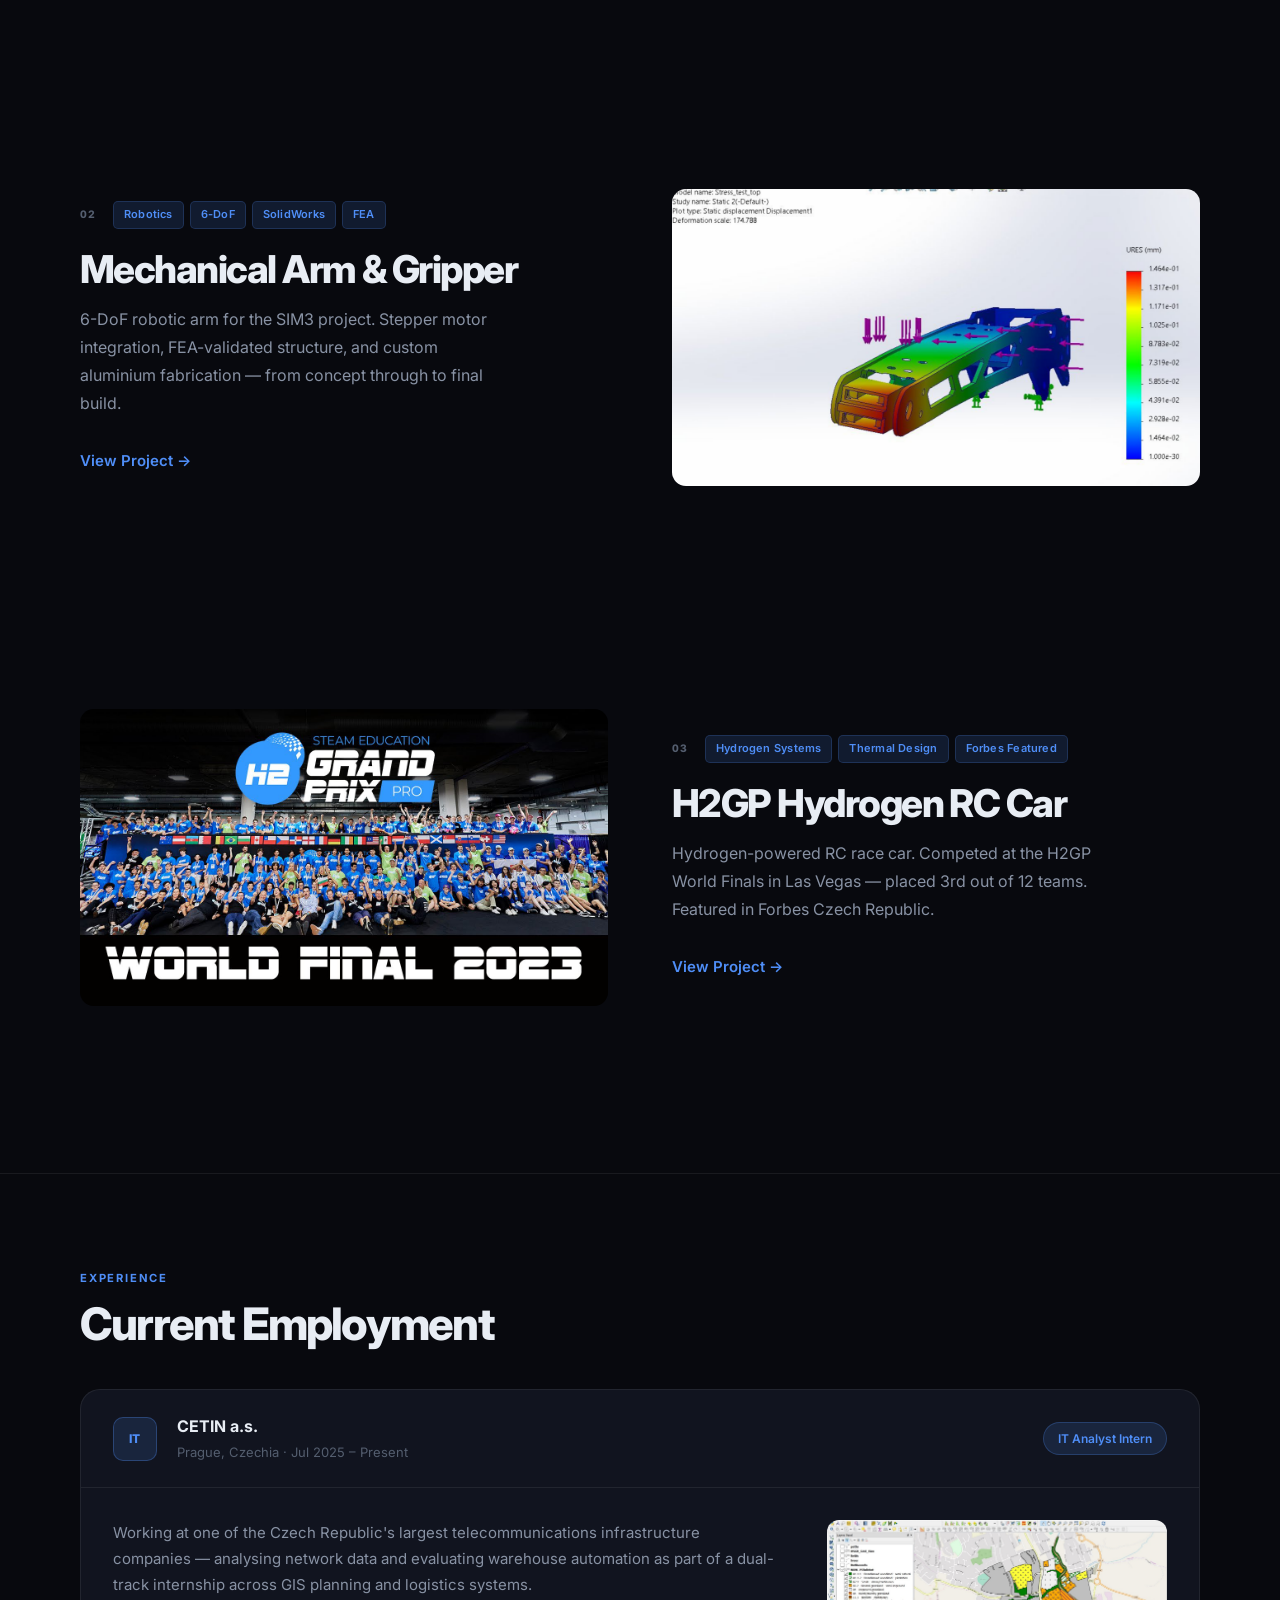
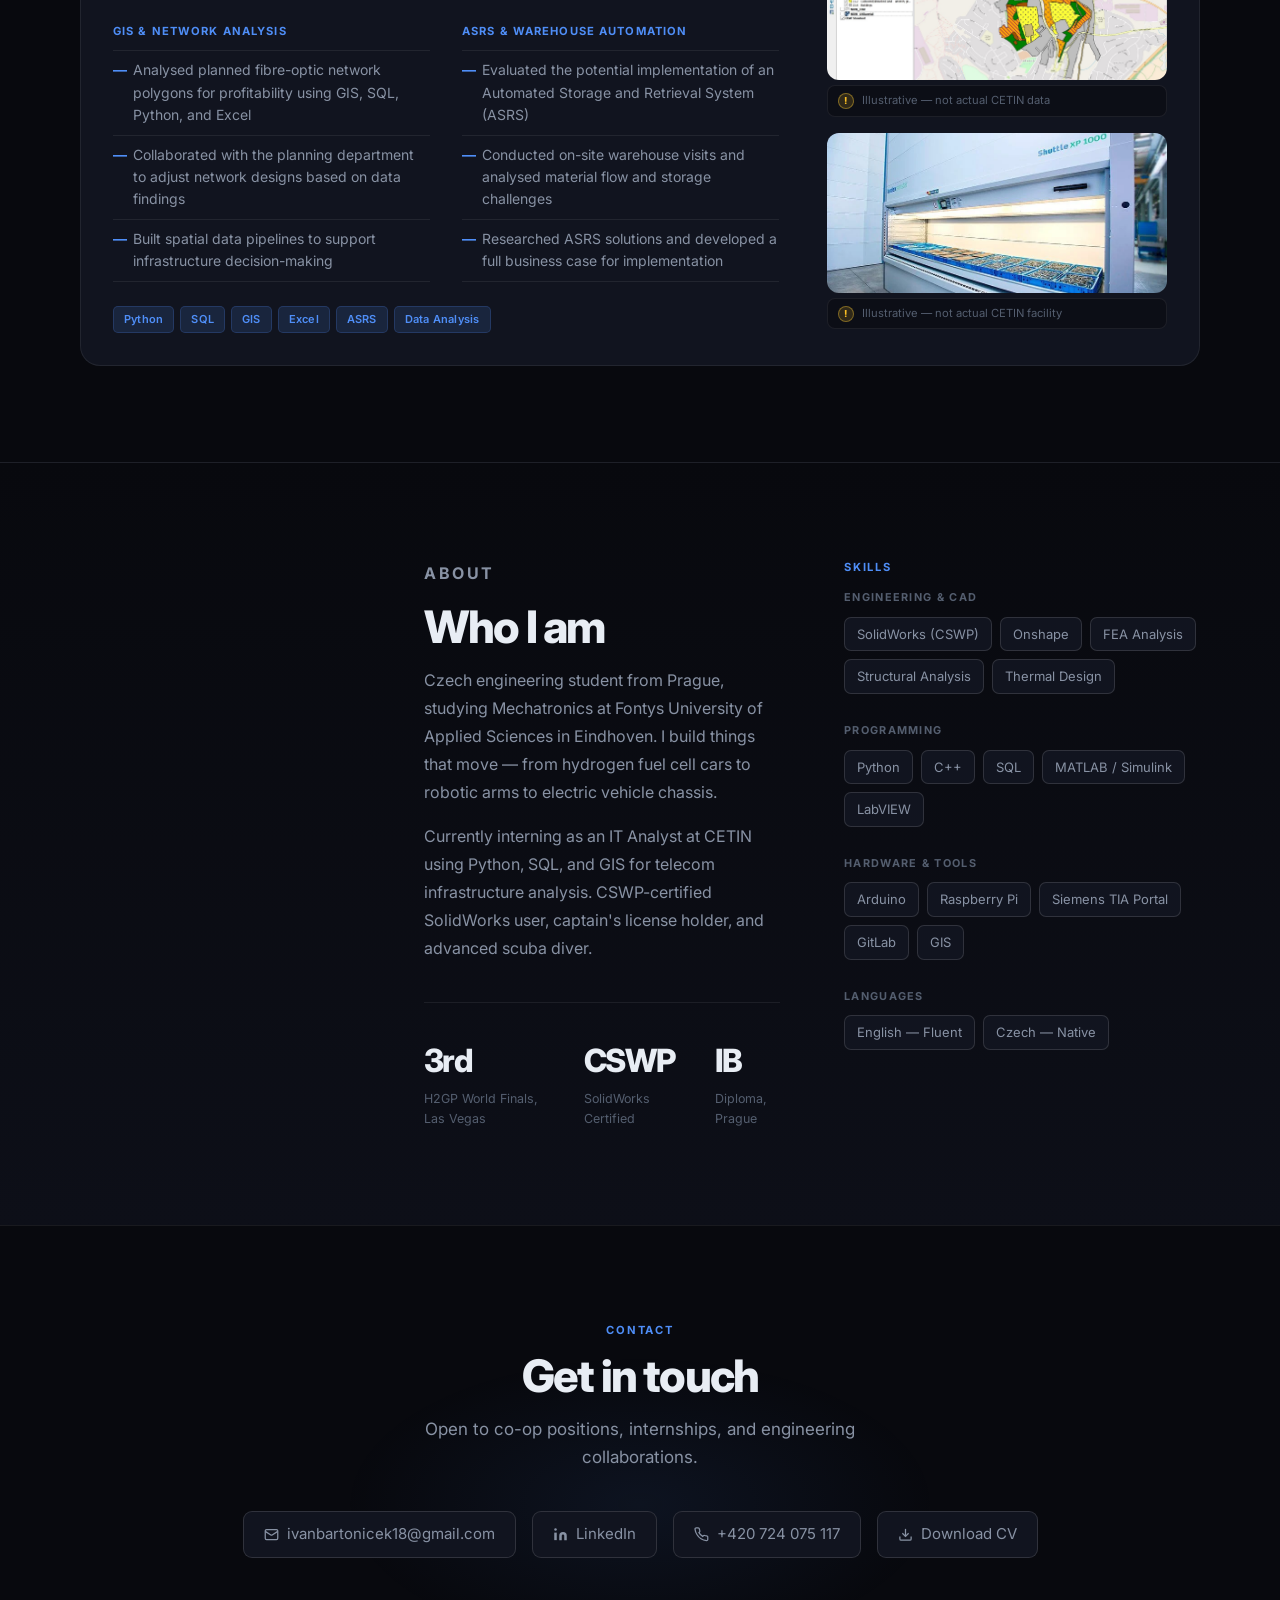
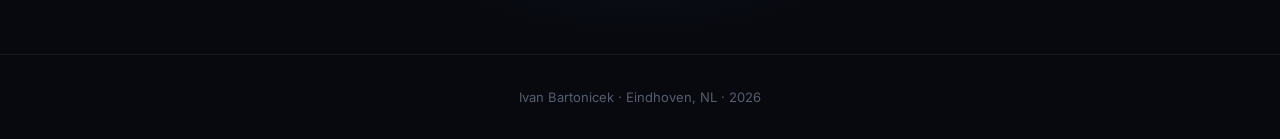
==== commit 75c42532: "Fix hero badge text to match chassis image Co-Authored-By: Claude Sonnet 4.6 <noreply@anthropic.com>" ====
--- a/index.html
+++ b/index.html
@@ -63,7 +63,7 @@
           </div>
           <div class="hero-img-badge">
             <span class="badge-dot"></span>
-            <span class="badge-text">Forbes Featured · H2GP World Finals</span>
+            <span class="badge-text">Torpedo Kid · Active EV Build</span>
           </div>
         </div>
       </div>
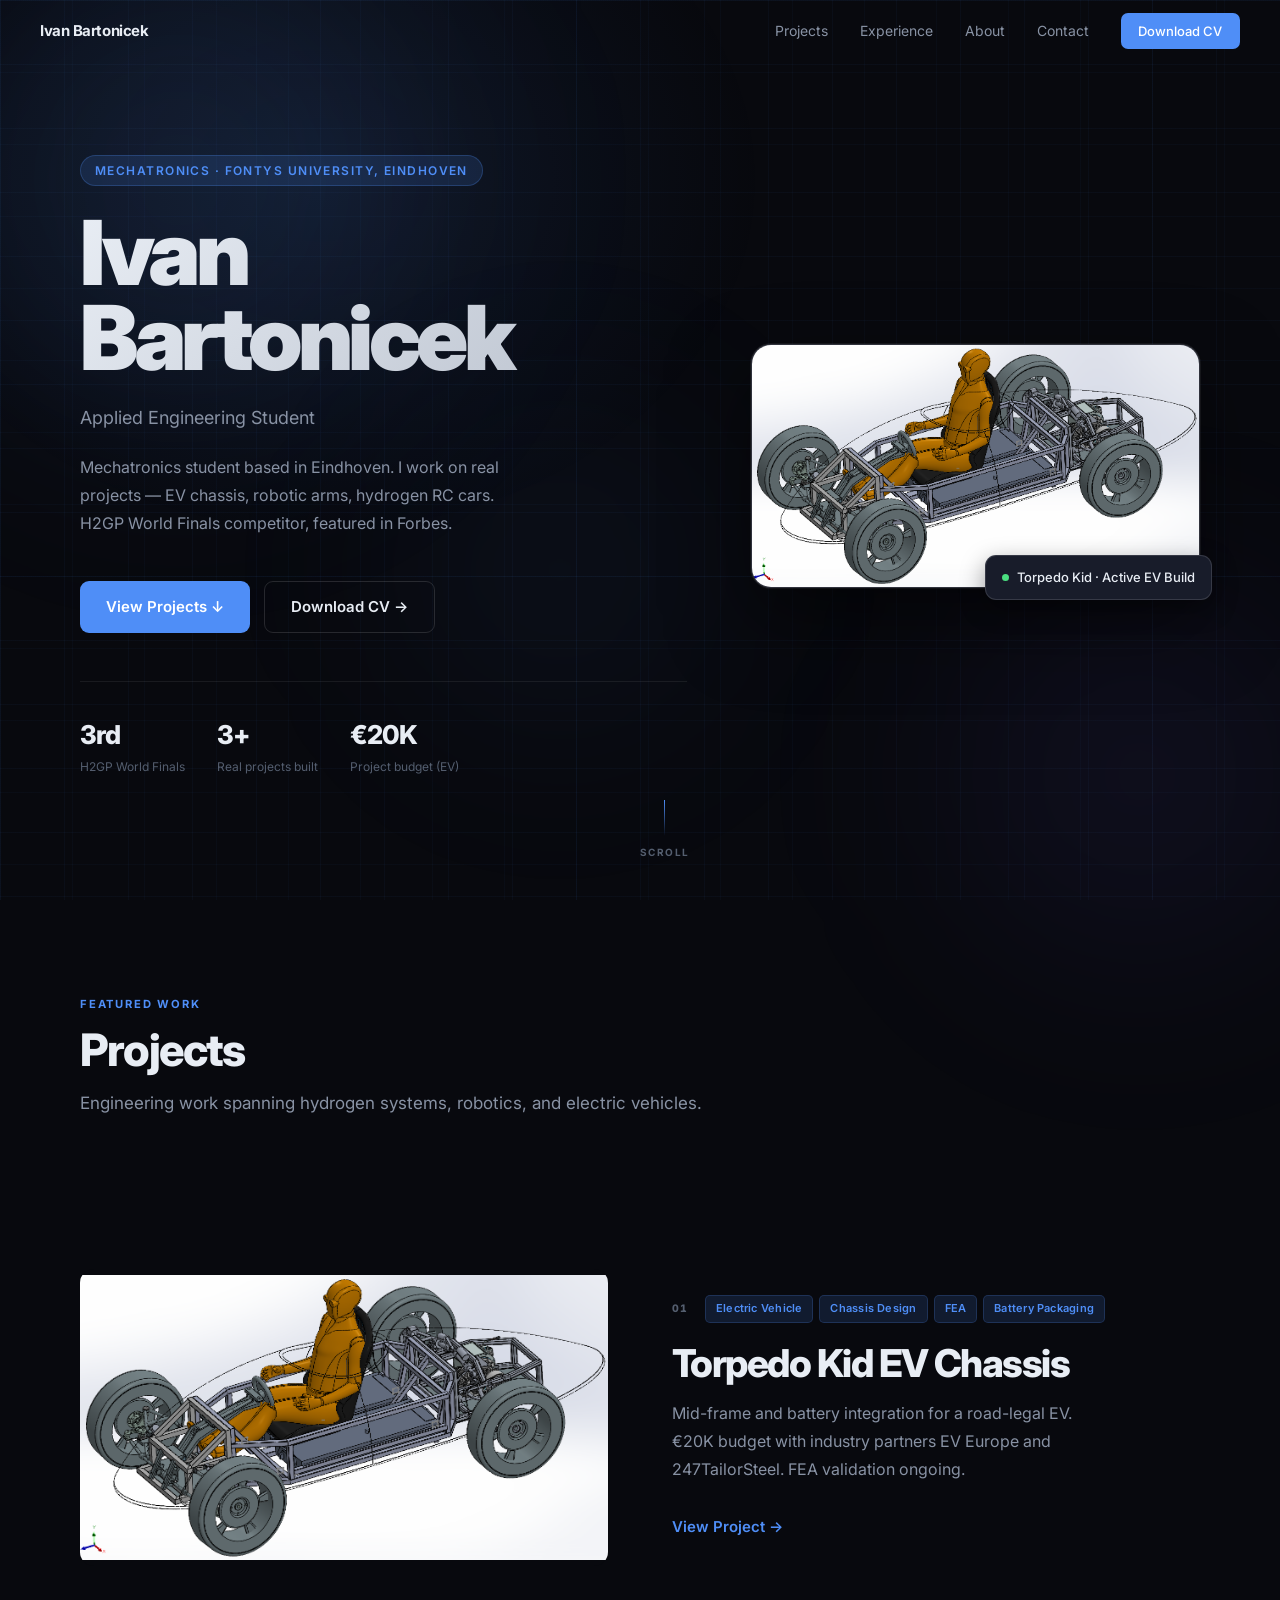
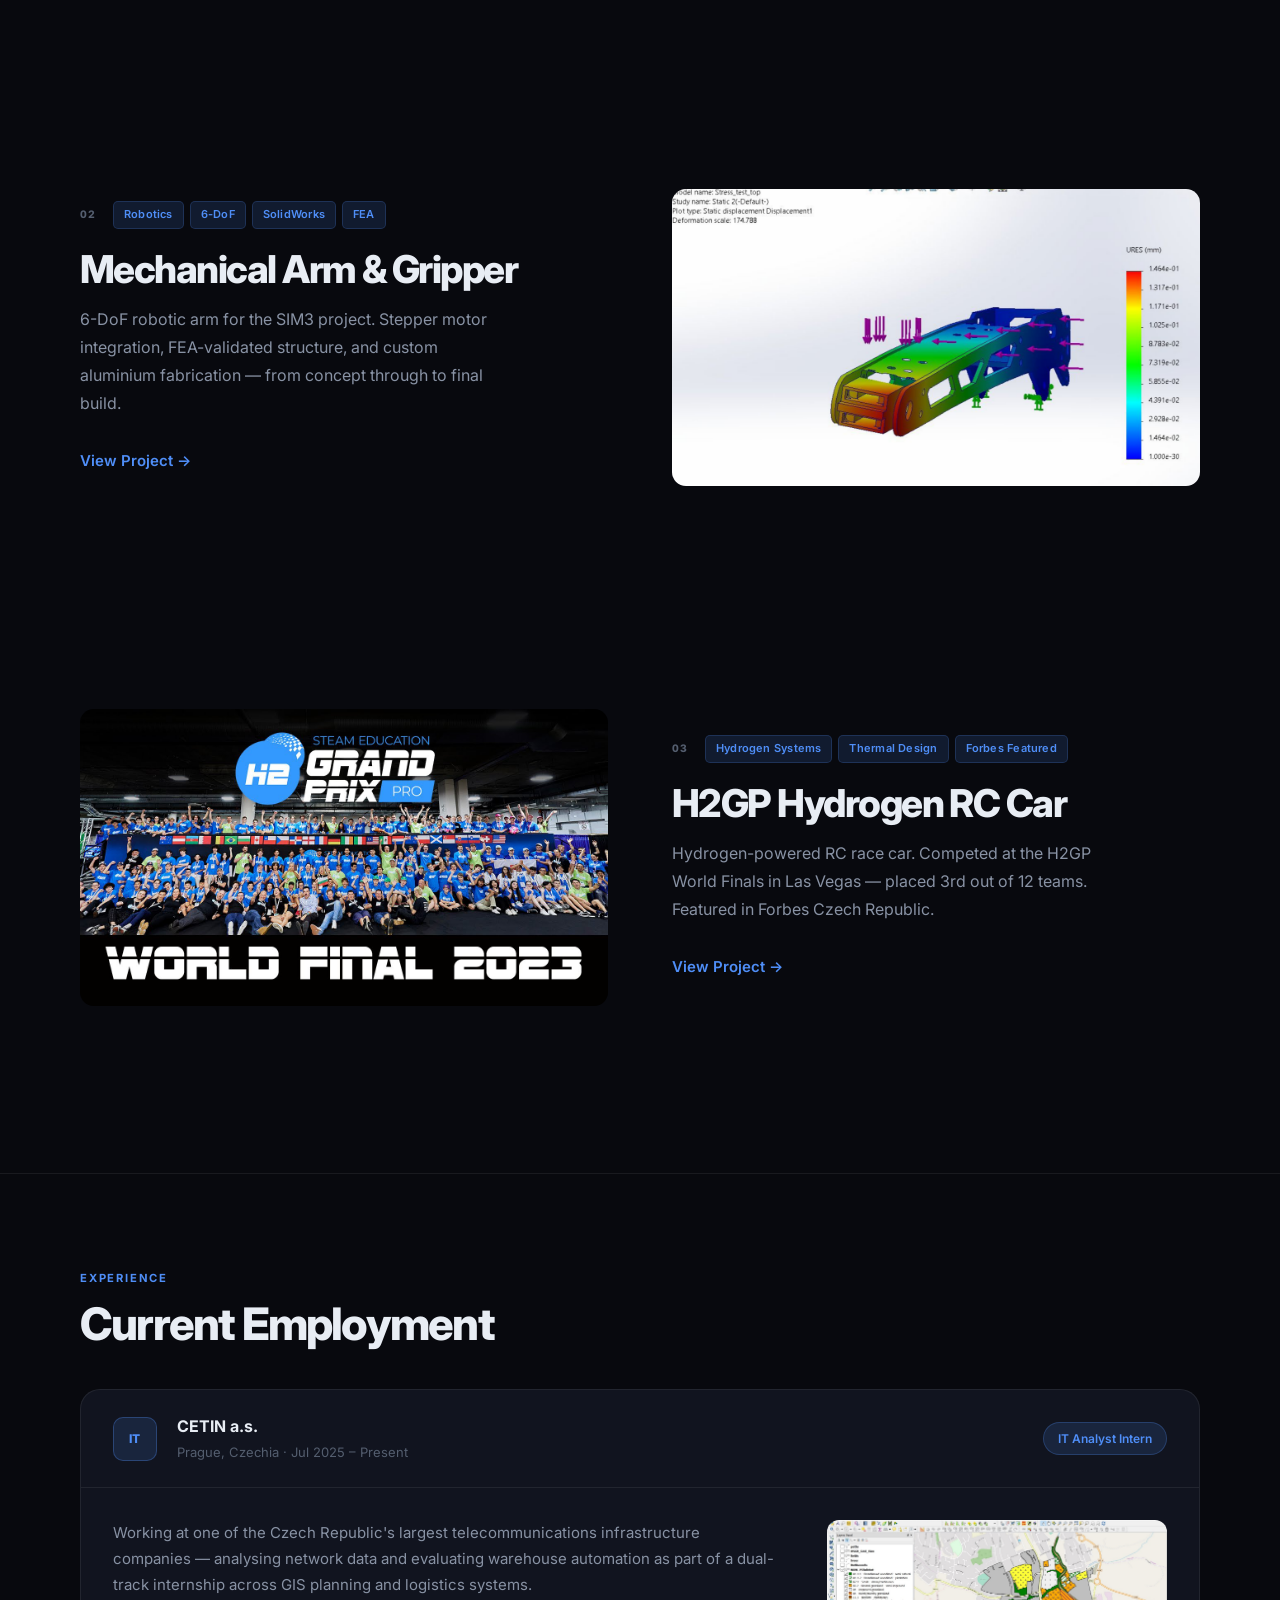
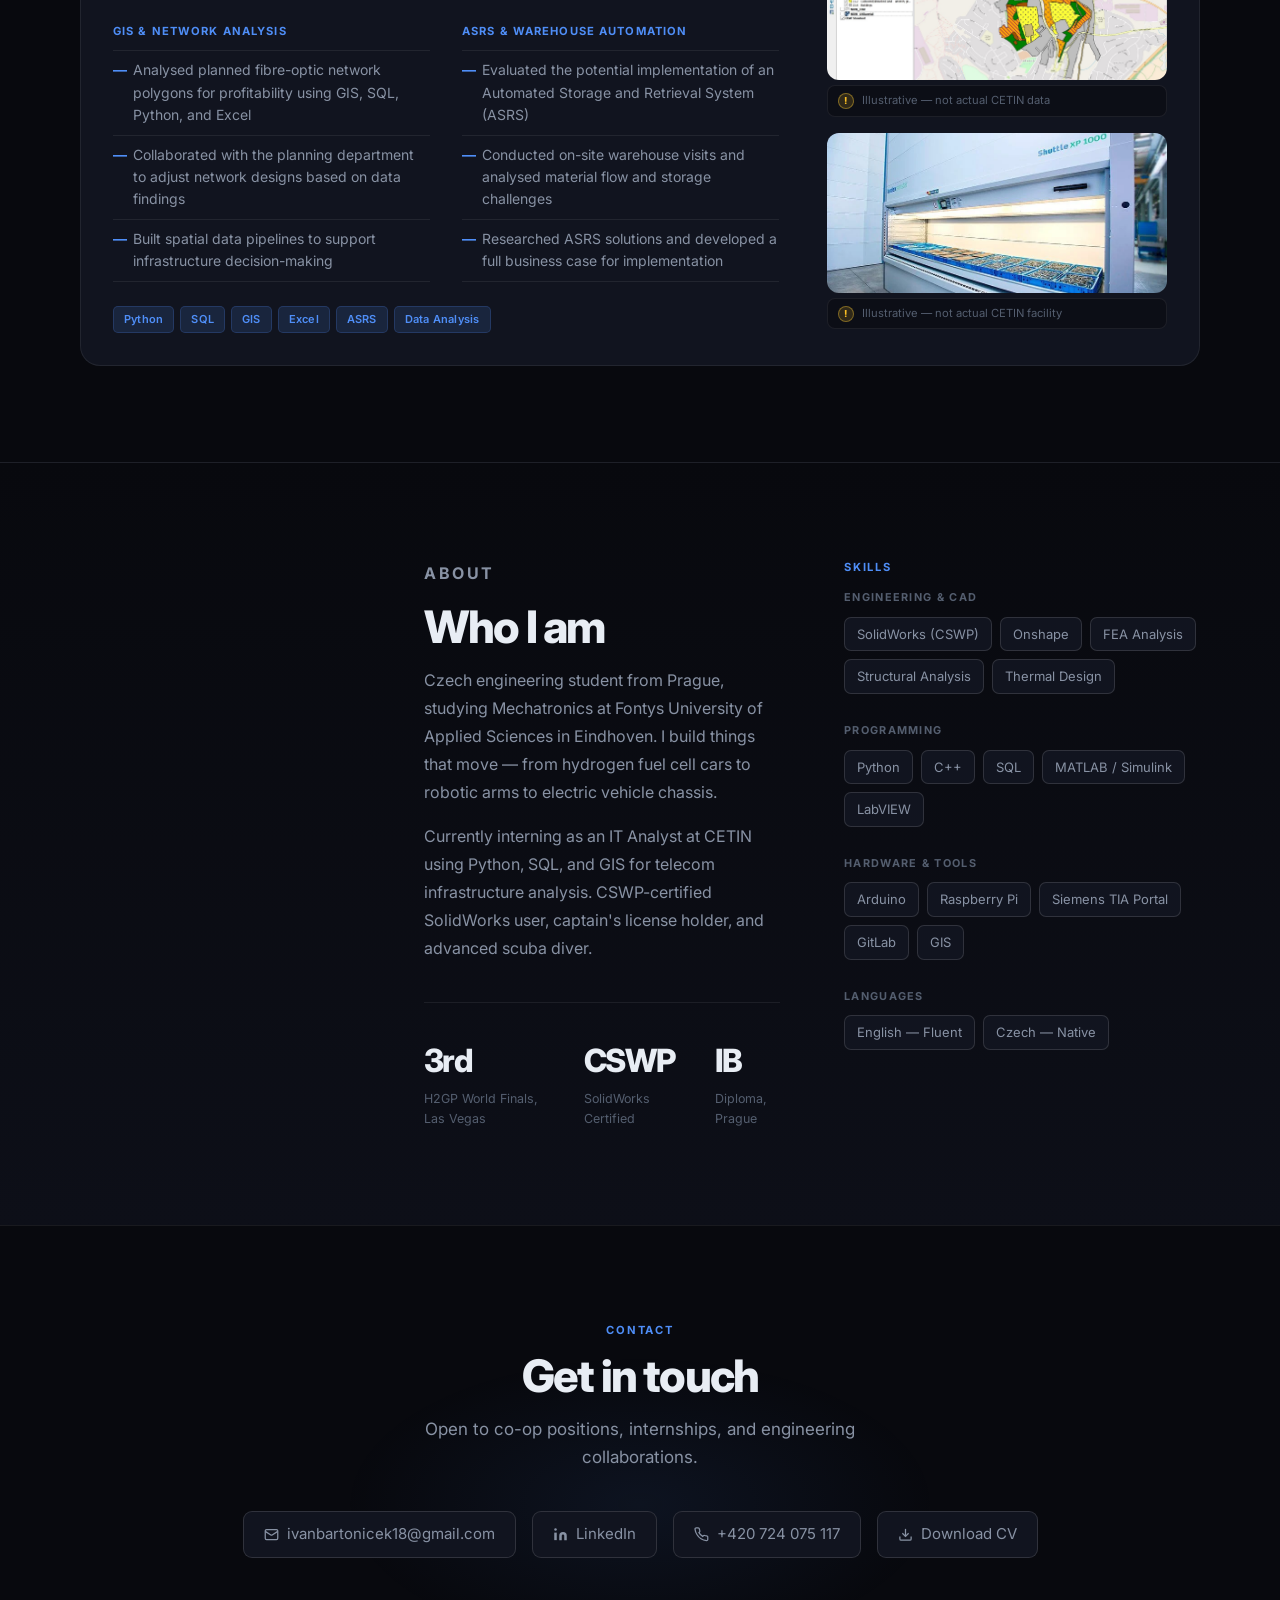
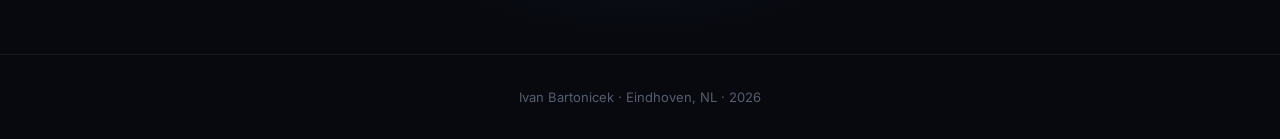
==== commit 332e6dd7: "Rewrite copy to sound less AI-generated - Hero: more natural intro, less buzzword-heavy - Torpedo: r" ====
--- a/index.html
+++ b/index.html
@@ -5,7 +5,7 @@
   <meta name="viewport" content="width=device-width, initial-scale=1.0">
   <title>Ivan Bartonicek — Mechatronics Engineer</title>
   <meta name="description" content="Czech mechatronics student based in Eindhoven. Building real machines — hydrogen RC cars, robotic arms, and EV chassis. H2GP World Finals, Forbes featured.">
-  <link rel="stylesheet" href="style.css?v=11">
+  <link rel="stylesheet" href="style.css?v=13">
   <link rel="preconnect" href="https://fonts.googleapis.com">
   <link rel="preconnect" href="https://fonts.gstatic.com" crossorigin>
   <link href="https://fonts.googleapis.com/css2?family=Inter:ital,opsz,wght@0,14..32,300..900;1,14..32,300..900&display=swap" rel="stylesheet">
@@ -37,7 +37,7 @@
           <span class="hero-eyebrow">Mechatronics · Fontys University, Eindhoven</span>
           <h1 class="hero-name">Ivan<br>Bartonicek</h1>
           <p class="hero-subtitle">Applied Engineering Student</p>
-          <p class="hero-desc">Czech engineer building real machines. Hands-on experience with CAD, FEA, robotics, and hydrogen propulsion. H2GP World Finals competitor — featured in Forbes.</p>
+          <p class="hero-desc">Mechatronics student based in Eindhoven. I work on real projects — EV chassis, robotic arms, hydrogen RC cars. H2GP World Finals competitor, featured in Forbes.</p>
           <div class="hero-actions">
             <a href="#projects" class="btn-primary">View Projects ↓</a>
             <a href="cv.pdf" download class="btn-secondary">Download CV →</a>
--- a/style.css
+++ b/style.css
@@ -588,9 +588,9 @@
 
 @media (max-width: 768px) {
   .project-page-body { grid-template-columns: 1fr; gap: 2rem; }
-  .project-stats-strip { position: static; flex-direction: row; flex-wrap: wrap; }
-  .pstat { flex: 1; min-width: 140px; border-bottom: none; border-right: 1px solid var(--border); }
-  .pstat:last-child { border-right: none; }
+  .project-stats-strip { position: static; flex-direction: column; }
+  .pstat { border-bottom: 1px solid var(--border); border-right: none; flex: unset; }
+  .pstat:last-child { border-bottom: none; }
 }
 
 /* ─── Project detail pages ────────────── */
@@ -693,33 +693,91 @@
 @media (max-width: 1100px) {
   .about-inner { grid-template-columns: 220px 1fr 1fr; gap: 2.5rem; }
 }
+
 @media (max-width: 960px) {
-  .hero-inner { grid-template-columns: 1fr; gap: 3rem; }
+  /* Hero */
+  .hero { min-height: unset; padding: 5.5rem 0 3.5rem; }
+  .hero-inner { grid-template-columns: 1fr; gap: 2.5rem; }
   .hero-image-wrap { display: none; }
-  .projects-list { gap: 3.5rem; }
-  .project-row { grid-template-columns: 1fr; gap: 1.5rem; min-height: unset; }
+  .hero-desc { max-width: 100%; }
+
+  /* Projects */
+  .projects { padding: 4rem 0; }
+  .projects-list { gap: 3rem; }
+  .project-row { grid-template-columns: 1fr; gap: 1.25rem; min-height: unset; }
   .project-row:nth-child(even) .project-row-image { order: unset; }
   .project-row:nth-child(even) .project-row-body  { order: unset; }
-  .project-row-image { height: 260px; }
+  .project-row-image { aspect-ratio: 16/9; height: auto; }
   .project-row-body { padding: 0; }
+  .project-row-desc { max-width: 100%; }
+
+  /* Employment */
+  .employment { padding: 4rem 0; }
+  .emp-body { grid-template-columns: 1fr; }
+  .emp-images { flex-direction: row; }
+  .emp-img { height: 140px; }
+
+  /* About */
+  .about { padding: 4rem 0; }
   .about-inner { grid-template-columns: 1fr 1fr; gap: 2.5rem; }
   .about-photo-col { grid-column: 1 / -1; position: static; }
   .about-photo { height: 300px; object-position: center 58%; }
+
+  /* Project detail pages */
   .project-body { grid-template-columns: 1fr; }
   .project-sidebar { position: static; }
   .gallery-grid.g3 { grid-template-columns: 1fr 1fr; }
   .scroll-indicator { display: none; }
 }
+
 @media (max-width: 640px) {
   nav { padding: 0 1.25rem; }
+  .nav-links .hide-sm { display: none; }
   .container { padding: 0 1.25rem; }
-  .hero-name { font-size: 3rem; }
-  .stats-row, .hero-stats { flex-wrap: wrap; gap: 1.5rem; }
-  .project-row-body { padding: 1.5rem; }
-  .about-inner { grid-template-columns: 1fr; }
-  .about-photo { height: 260px; object-position: center 58%; }
+
+  /* Hero */
+  .hero { padding: 4.5rem 0 3rem; }
+  .hero-name { font-size: clamp(2.6rem, 10vw, 3.25rem); }
+  .hero-subtitle { font-size: 1rem; }
+  .hero-desc { font-size: 0.9375rem; margin-bottom: 2rem; }
+  .hero-actions { flex-direction: column; gap: 0.75rem; }
+  .btn-primary, .btn-secondary { justify-content: center; text-align: center; }
+  .hero-stats { gap: 1.5rem; flex-wrap: wrap; padding-top: 1.5rem; }
+  .hstat-num { font-size: 1.375rem; }
+
+  /* Projects */
+  .projects { padding: 3.5rem 0; }
+  .projects-header { margin-bottom: 2.5rem; }
+  .projects-list { gap: 2.5rem; }
+  .project-row-body { padding: 0; }
+  .project-row-title { font-size: clamp(1.5rem, 6vw, 2rem); }
+
+  /* Employment */
+  .employment { padding: 3.5rem 0; }
+  .emp-meta { gap: 0.75rem; }
+  .emp-role-badge { margin-left: 0; }
+  .emp-body { padding: 1.25rem; gap: 1.5rem; }
+  .emp-work-areas { grid-template-columns: 1fr; gap: 1rem; }
+  .emp-images { flex-direction: column; }
+
+  /* About */
+  .about { padding: 3.5rem 0; }
+  .about-inner { grid-template-columns: 1fr; gap: 2rem; }
+  .about-photo { height: 240px; object-position: center 58%; }
+  .stats-row { flex-wrap: wrap; gap: 1.5rem; }
+
+  /* Contact */
+  .contact { padding: 3.5rem 0; }
+  .contact-links { flex-direction: column; align-items: stretch; }
+  .contact-link { justify-content: center; }
+
+  /* Gallery */
   .gallery-grid, .gallery-grid.g3 { grid-template-columns: 1fr; }
-  .project-pagination { flex-direction: column; gap: 1.5rem; }
-  .contact-links { flex-direction: column; align-items: center; }
-  .nav-links .hide-sm { display: none; }
-}
+
+  /* Project detail pages */
+  .project-hero-section { padding: 2.5rem 0 1.5rem; }
+  .project-title { font-size: clamp(2rem, 8vw, 2.75rem); }
+  .project-cover { aspect-ratio: 4/3; margin: 1.5rem 0 2rem; }
+  .project-pagination { flex-direction: column; gap: 1.25rem; }
+  .page-link[style*="right"] { text-align: left !important; }
+}
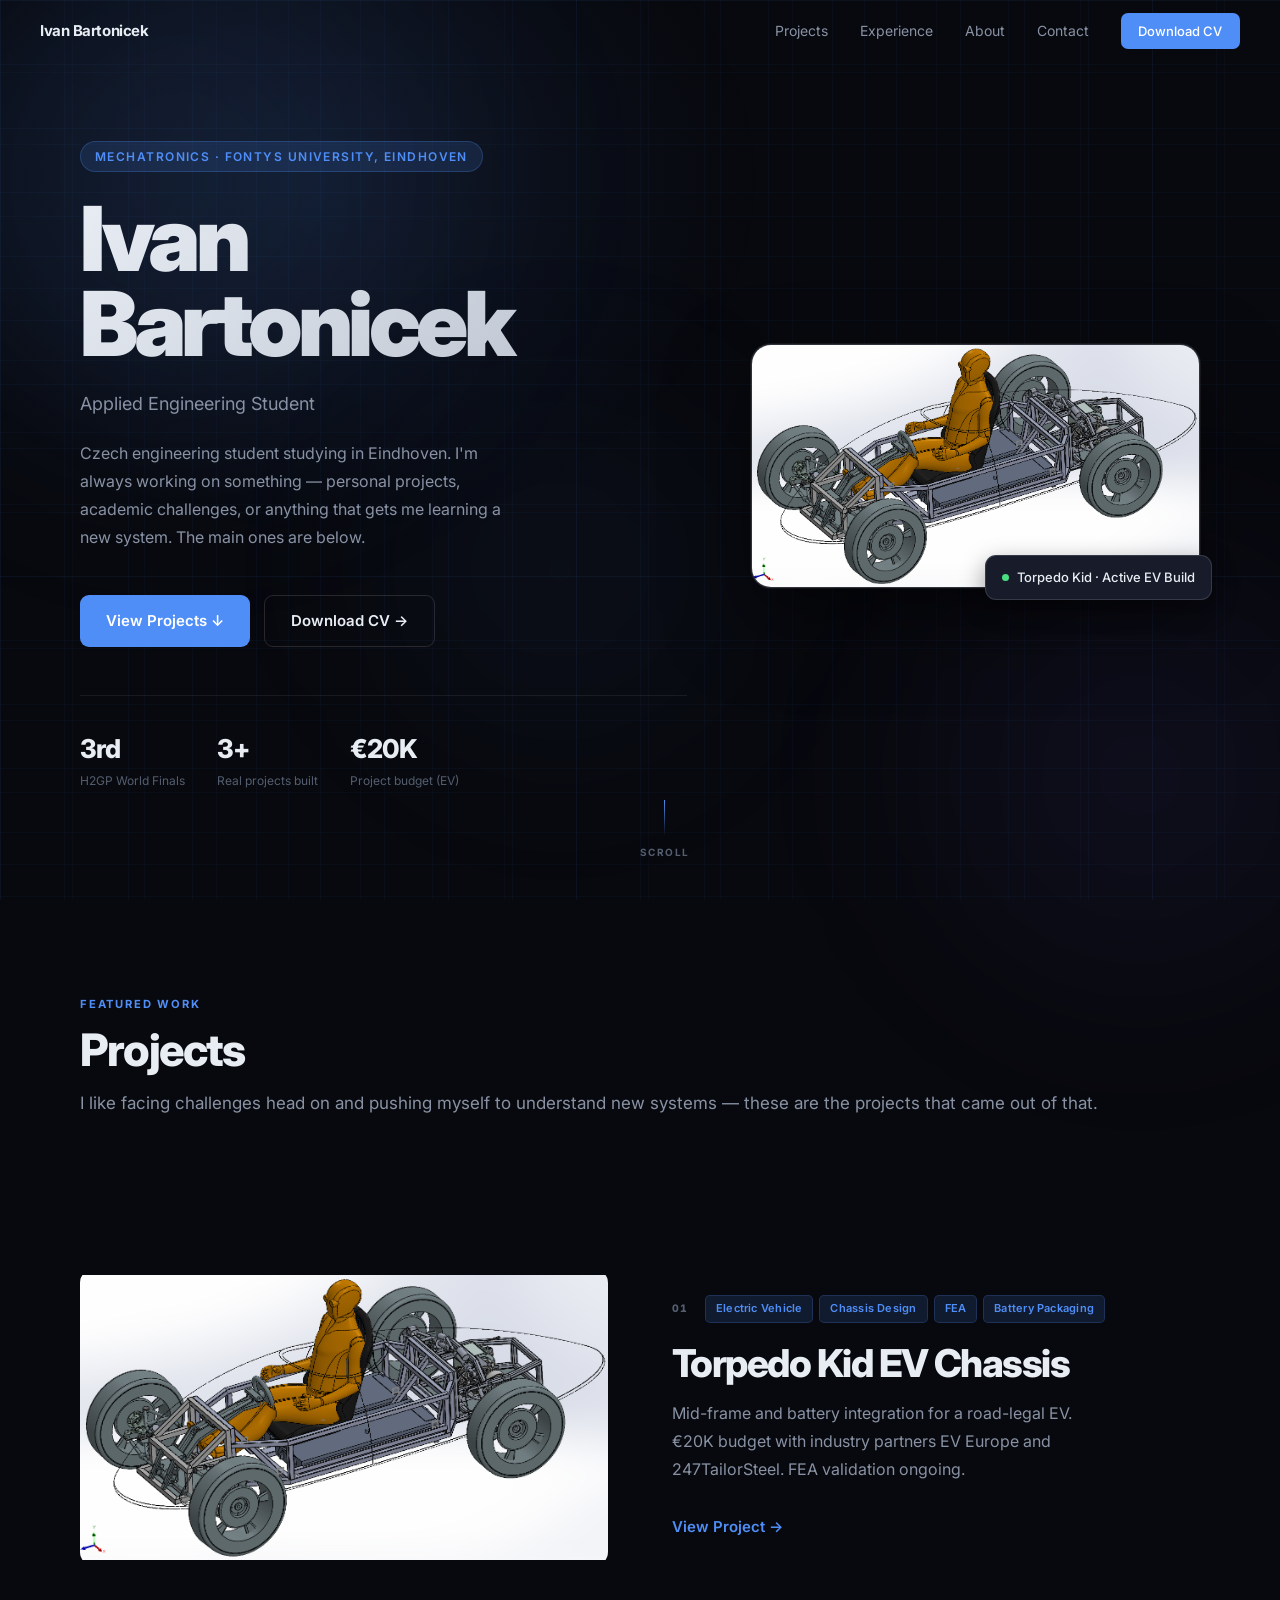
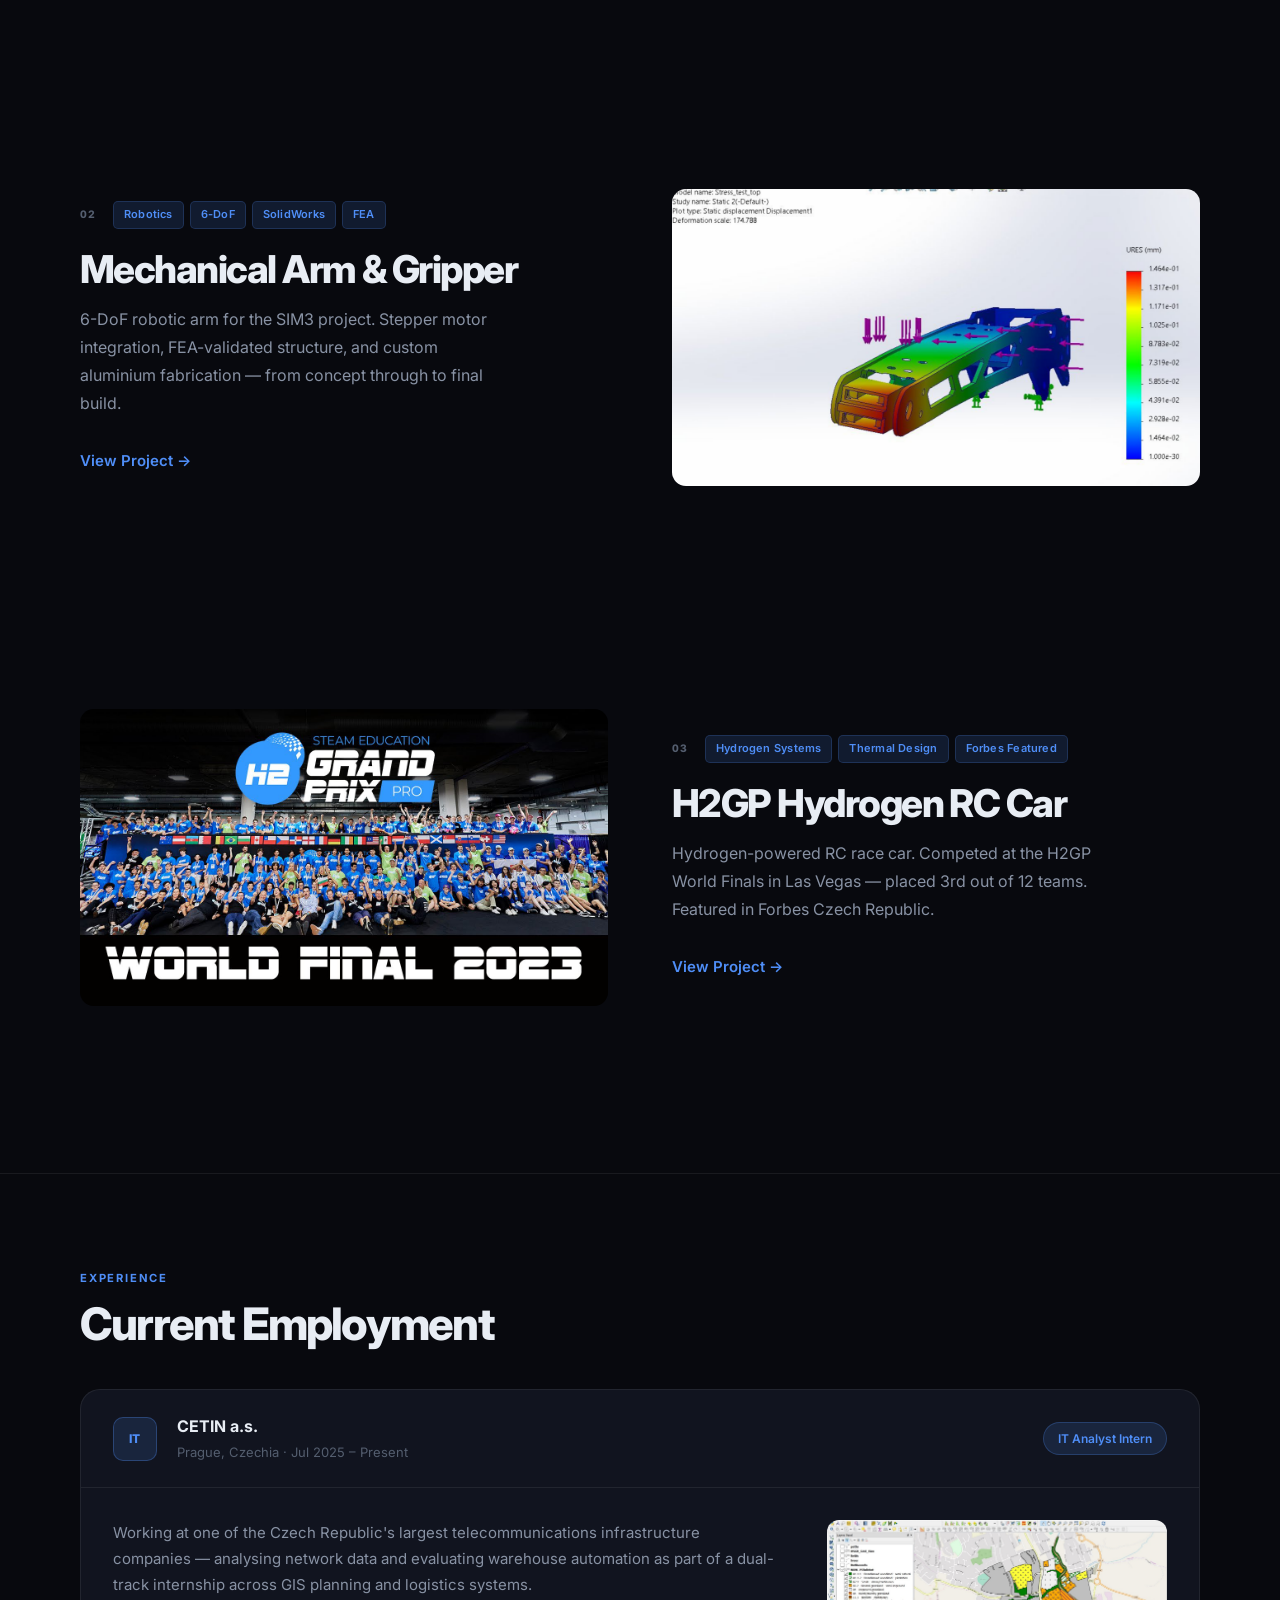
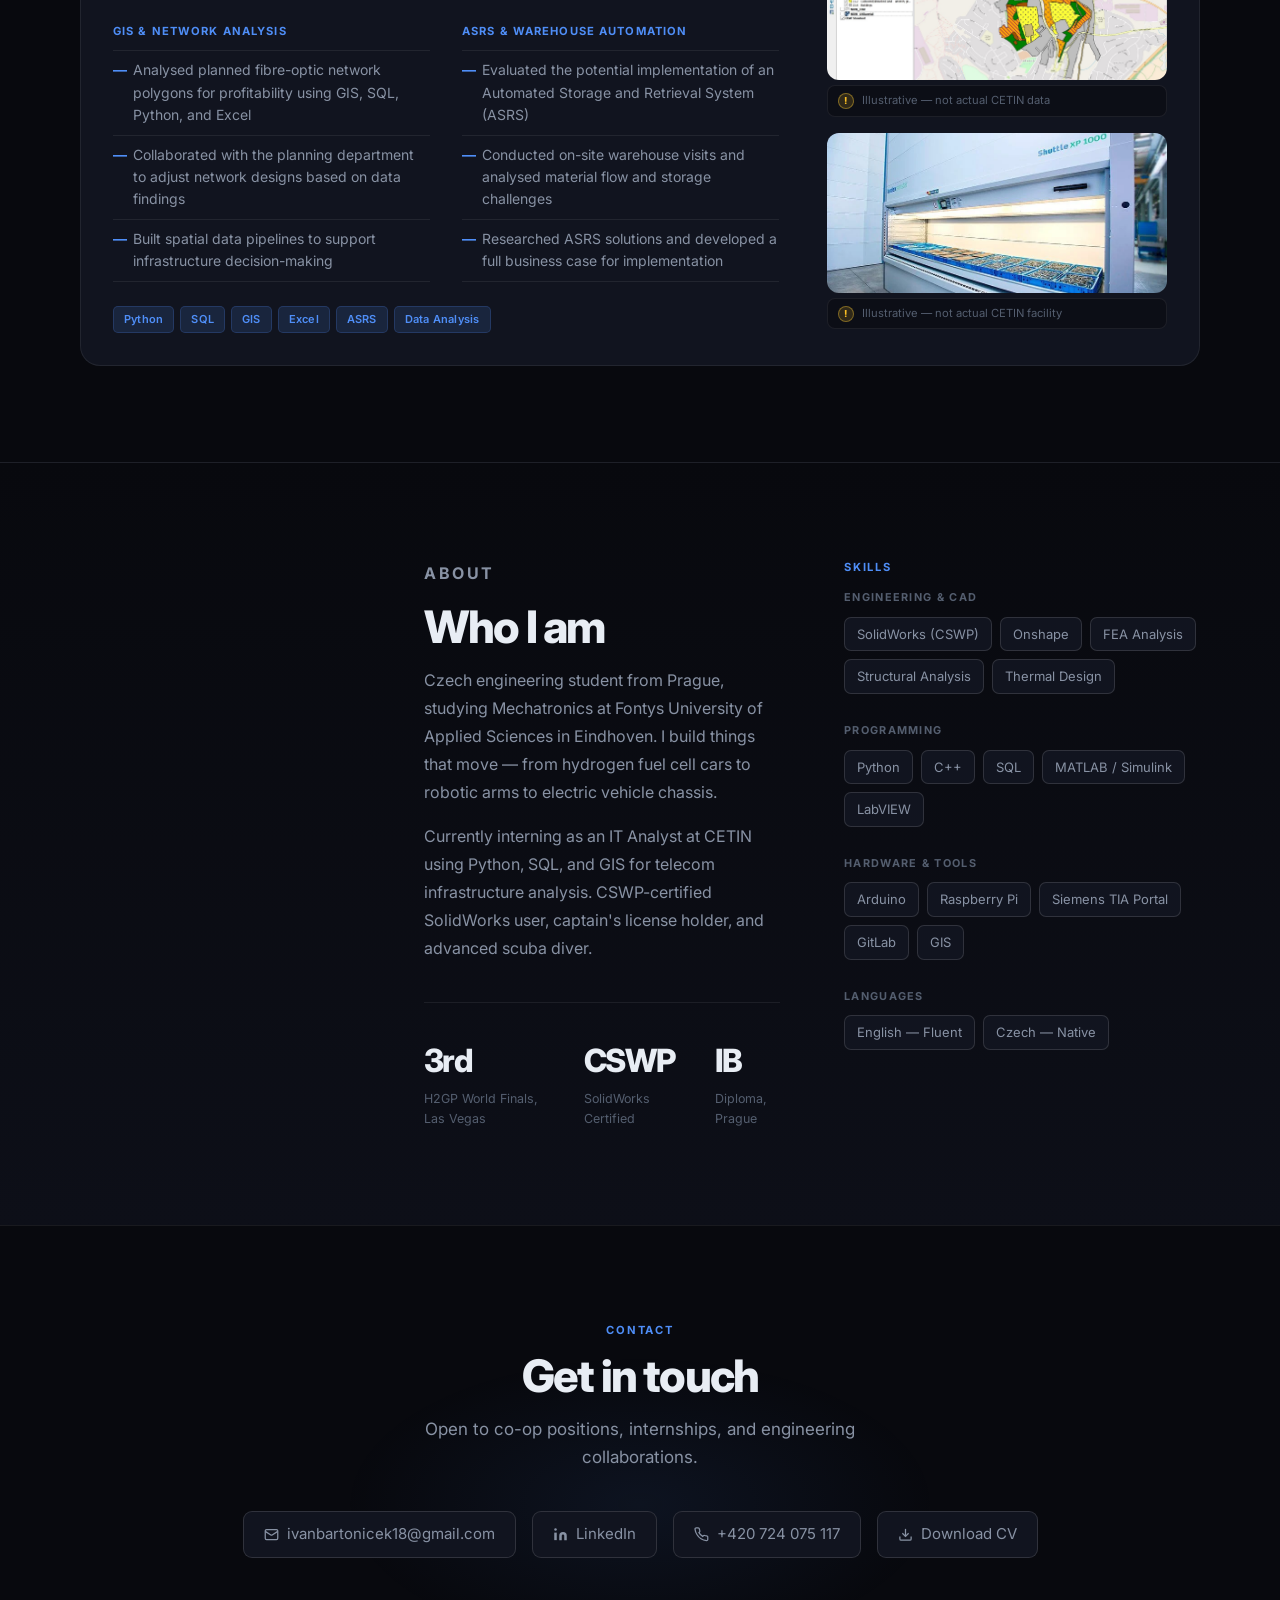
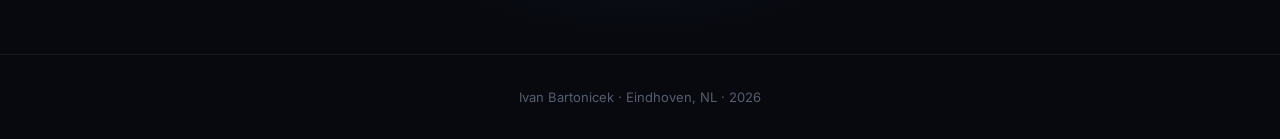
==== commit 23d9476c: "Rewrite hero desc and projects subtitle to sound more natural Co-Authored-By: Claude Sonnet 4.6 <nor" ====
--- a/index.html
+++ b/index.html
@@ -5,7 +5,7 @@
   <meta name="viewport" content="width=device-width, initial-scale=1.0">
   <title>Ivan Bartonicek — Mechatronics Engineer</title>
   <meta name="description" content="Czech mechatronics student based in Eindhoven. Building real machines — hydrogen RC cars, robotic arms, and EV chassis. H2GP World Finals, Forbes featured.">
-  <link rel="stylesheet" href="style.css?v=13">
+  <link rel="stylesheet" href="style.css?v=14">
   <link rel="preconnect" href="https://fonts.googleapis.com">
   <link rel="preconnect" href="https://fonts.gstatic.com" crossorigin>
   <link href="https://fonts.googleapis.com/css2?family=Inter:ital,opsz,wght@0,14..32,300..900;1,14..32,300..900&display=swap" rel="stylesheet">
@@ -37,7 +37,7 @@
           <span class="hero-eyebrow">Mechatronics · Fontys University, Eindhoven</span>
           <h1 class="hero-name">Ivan<br>Bartonicek</h1>
           <p class="hero-subtitle">Applied Engineering Student</p>
-          <p class="hero-desc">Mechatronics student based in Eindhoven. I work on real projects — EV chassis, robotic arms, hydrogen RC cars. H2GP World Finals competitor, featured in Forbes.</p>
+          <p class="hero-desc">Czech engineering student studying in Eindhoven. I'm always working on something — personal projects, academic challenges, or anything that gets me learning a new system. The main ones are below.</p>
           <div class="hero-actions">
             <a href="#projects" class="btn-primary">View Projects ↓</a>
             <a href="cv.pdf" download class="btn-secondary">Download CV →</a>
@@ -80,7 +80,7 @@
       <div class="projects-header reveal">
         <p class="section-label">Featured Work</p>
         <h2 class="section-title">Projects</h2>
-        <p class="section-subtitle">Engineering work spanning hydrogen systems, robotics, and electric vehicles.</p>
+        <p class="section-subtitle">I like facing challenges head on and pushing myself to understand new systems — these are the projects that came out of that.</p>
       </div>
       <div class="projects-list">
 
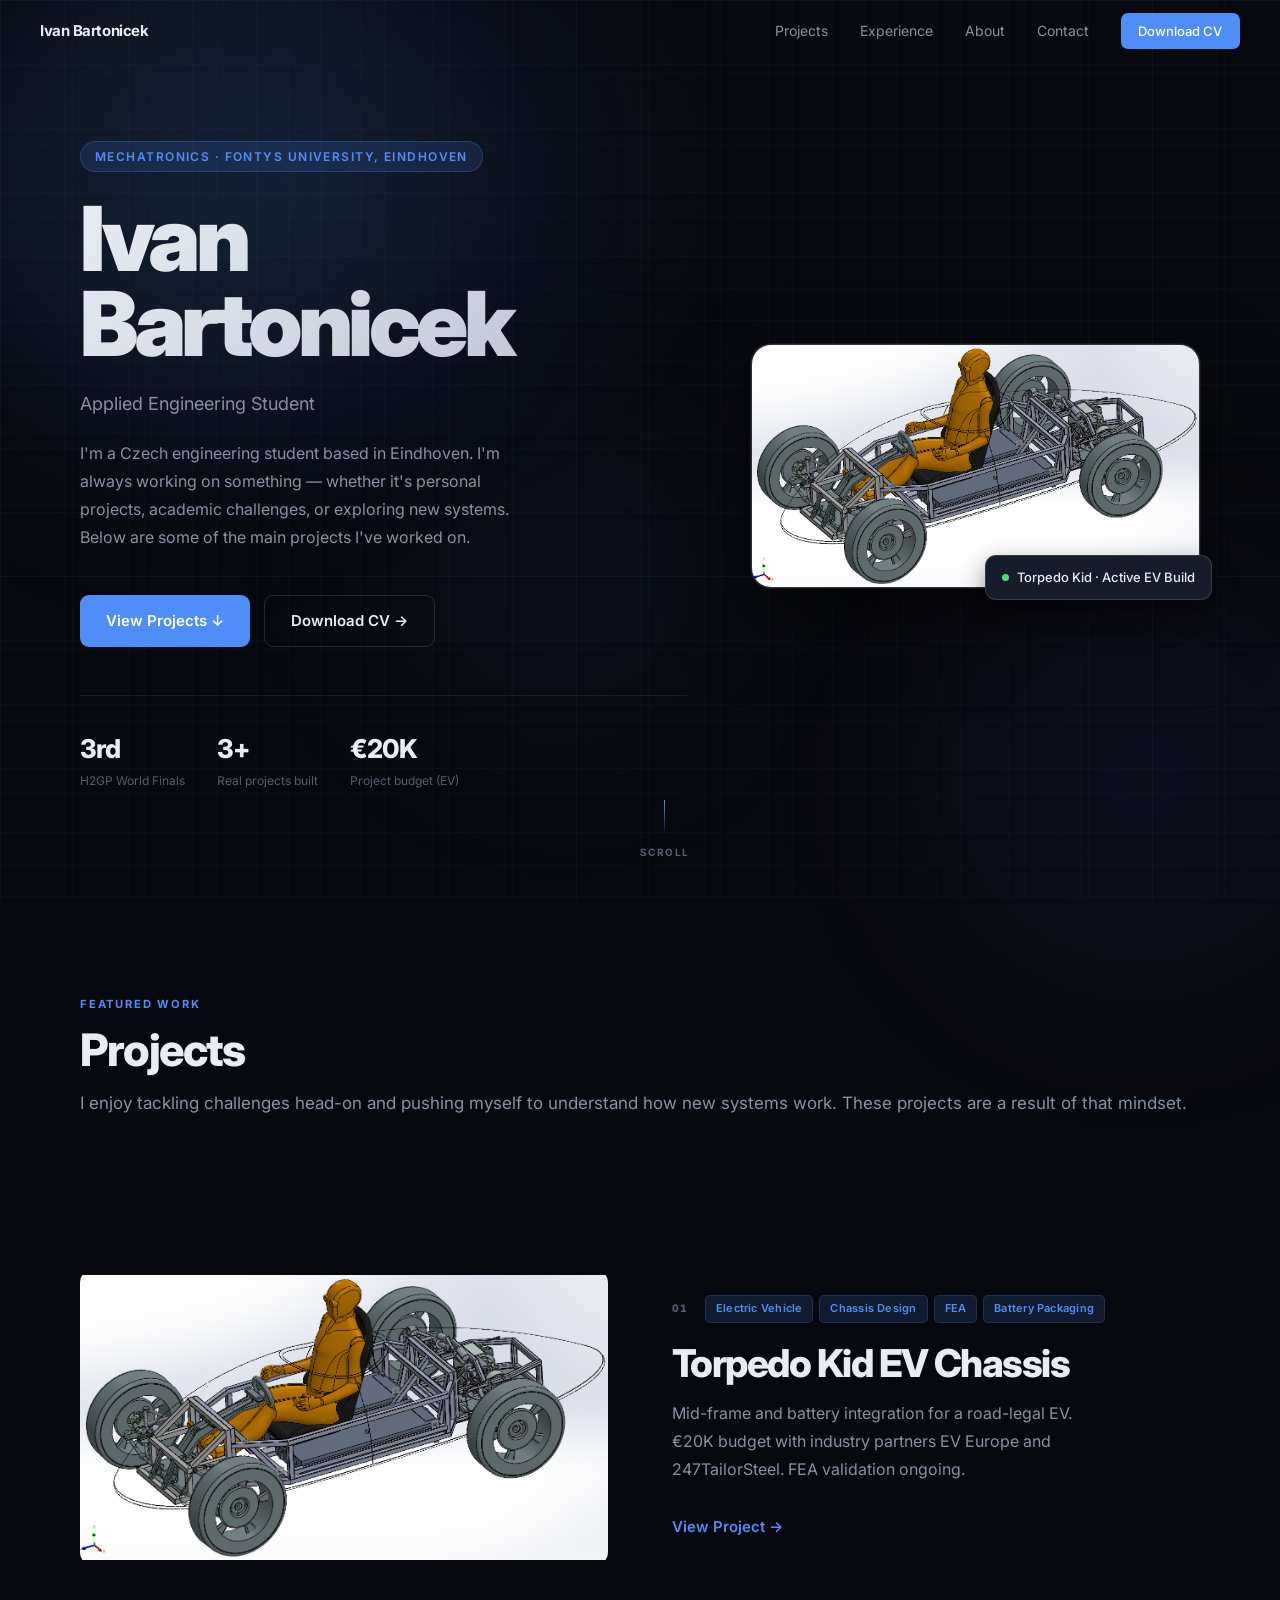
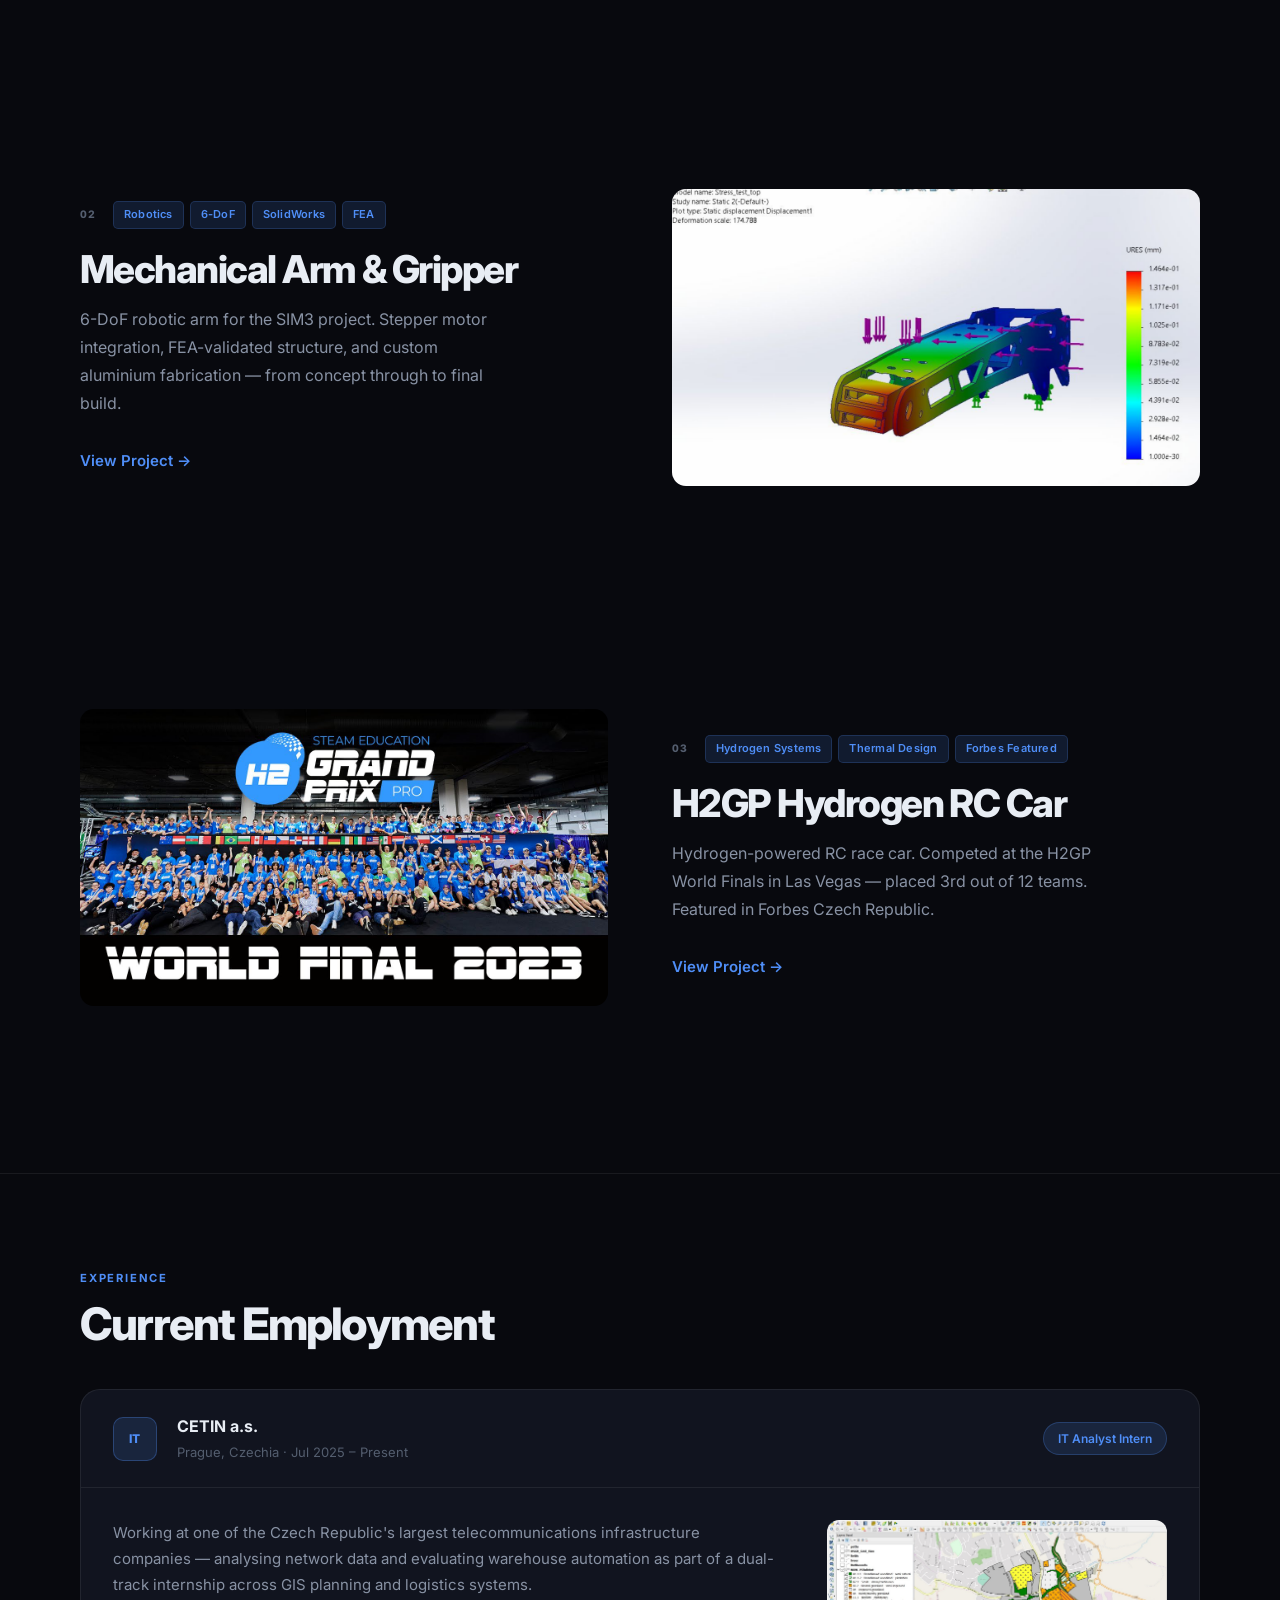
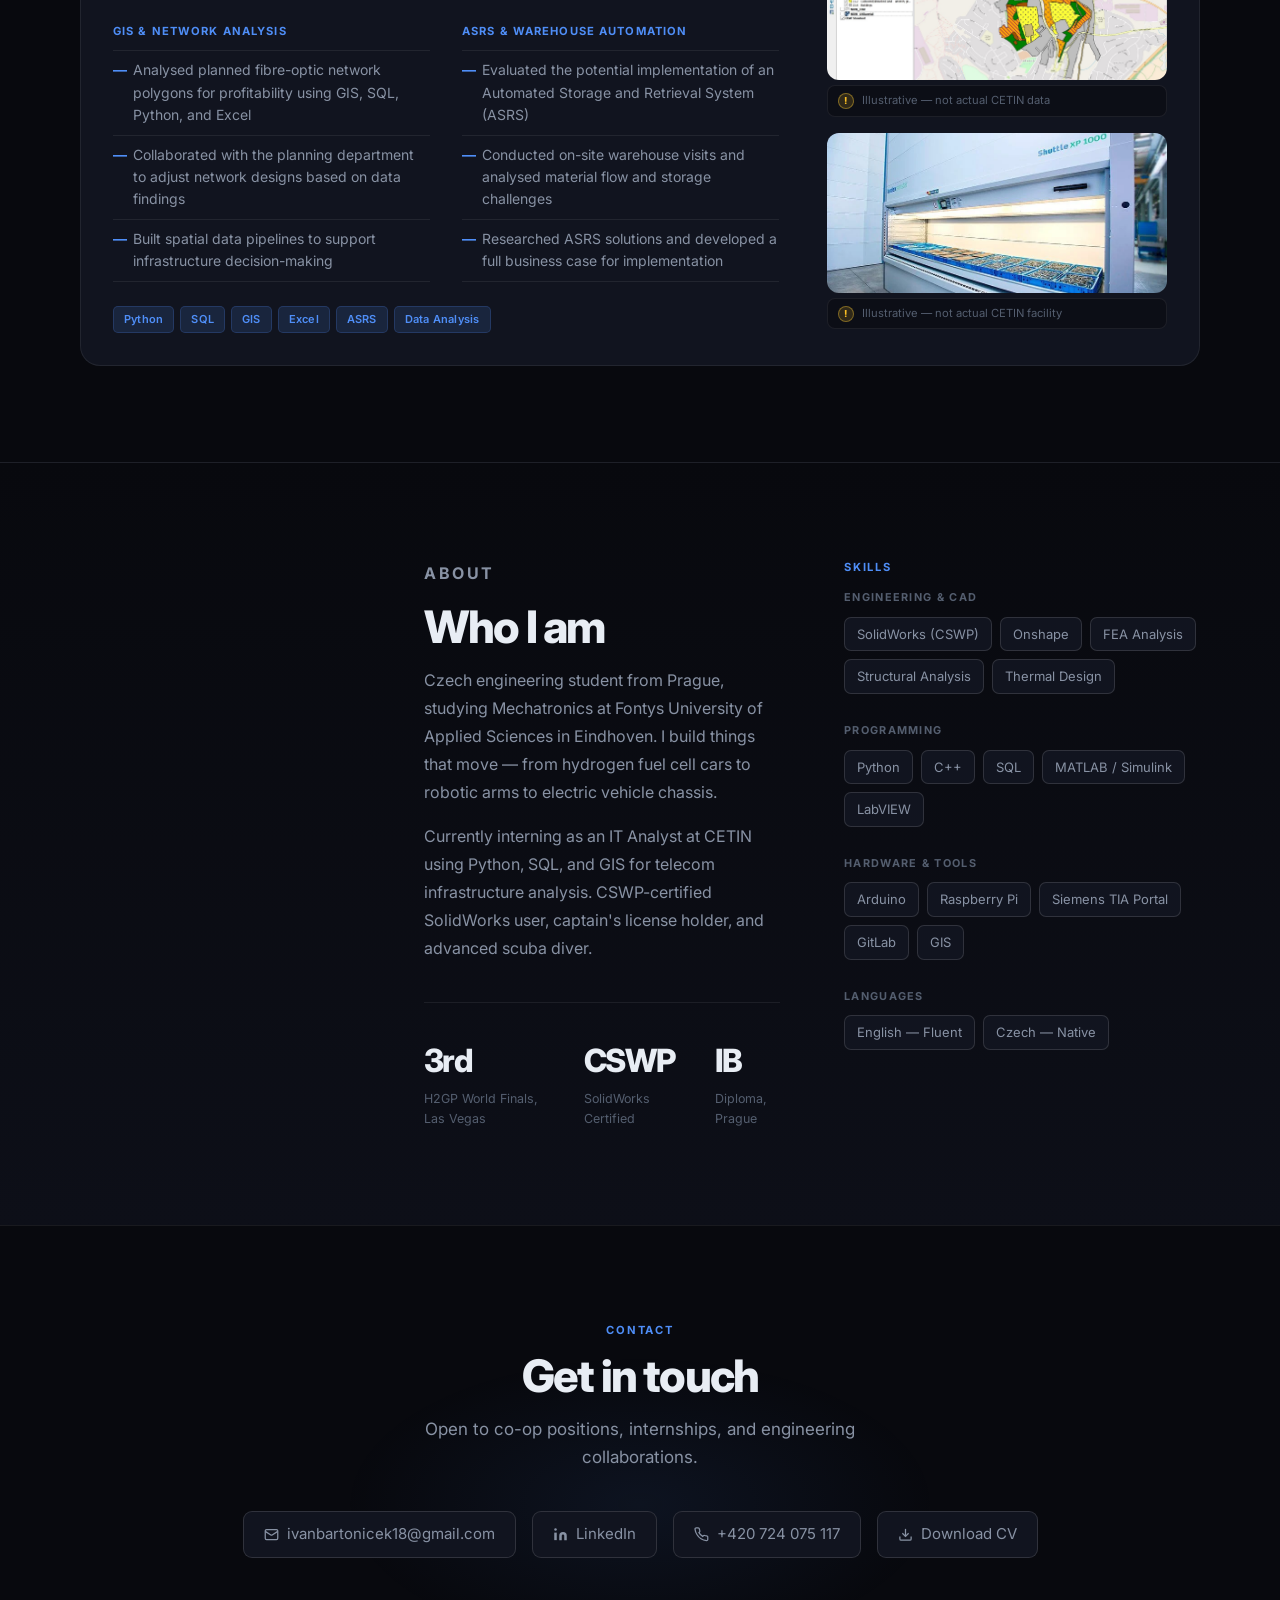
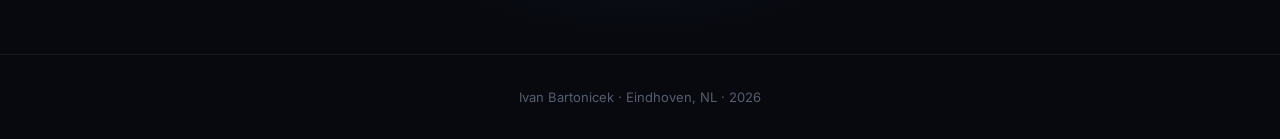
==== commit 234d7e66: "Update hero and projects text with user's own wording Co-Authored-By: Claude Sonnet 4.6 <noreply@ant" ====
--- a/index.html
+++ b/index.html
@@ -37,7 +37,7 @@
           <span class="hero-eyebrow">Mechatronics · Fontys University, Eindhoven</span>
           <h1 class="hero-name">Ivan<br>Bartonicek</h1>
           <p class="hero-subtitle">Applied Engineering Student</p>
-          <p class="hero-desc">Czech engineering student studying in Eindhoven. I'm always working on something — personal projects, academic challenges, or anything that gets me learning a new system. The main ones are below.</p>
+          <p class="hero-desc">I'm a Czech engineering student based in Eindhoven. I'm always working on something — whether it's personal projects, academic challenges, or exploring new systems. Below are some of the main projects I've worked on.</p>
           <div class="hero-actions">
             <a href="#projects" class="btn-primary">View Projects ↓</a>
             <a href="cv.pdf" download class="btn-secondary">Download CV →</a>
@@ -80,7 +80,7 @@
       <div class="projects-header reveal">
         <p class="section-label">Featured Work</p>
         <h2 class="section-title">Projects</h2>
-        <p class="section-subtitle">I like facing challenges head on and pushing myself to understand new systems — these are the projects that came out of that.</p>
+        <p class="section-subtitle">I enjoy tackling challenges head-on and pushing myself to understand how new systems work. These projects are a result of that mindset.</p>
       </div>
       <div class="projects-list">
 
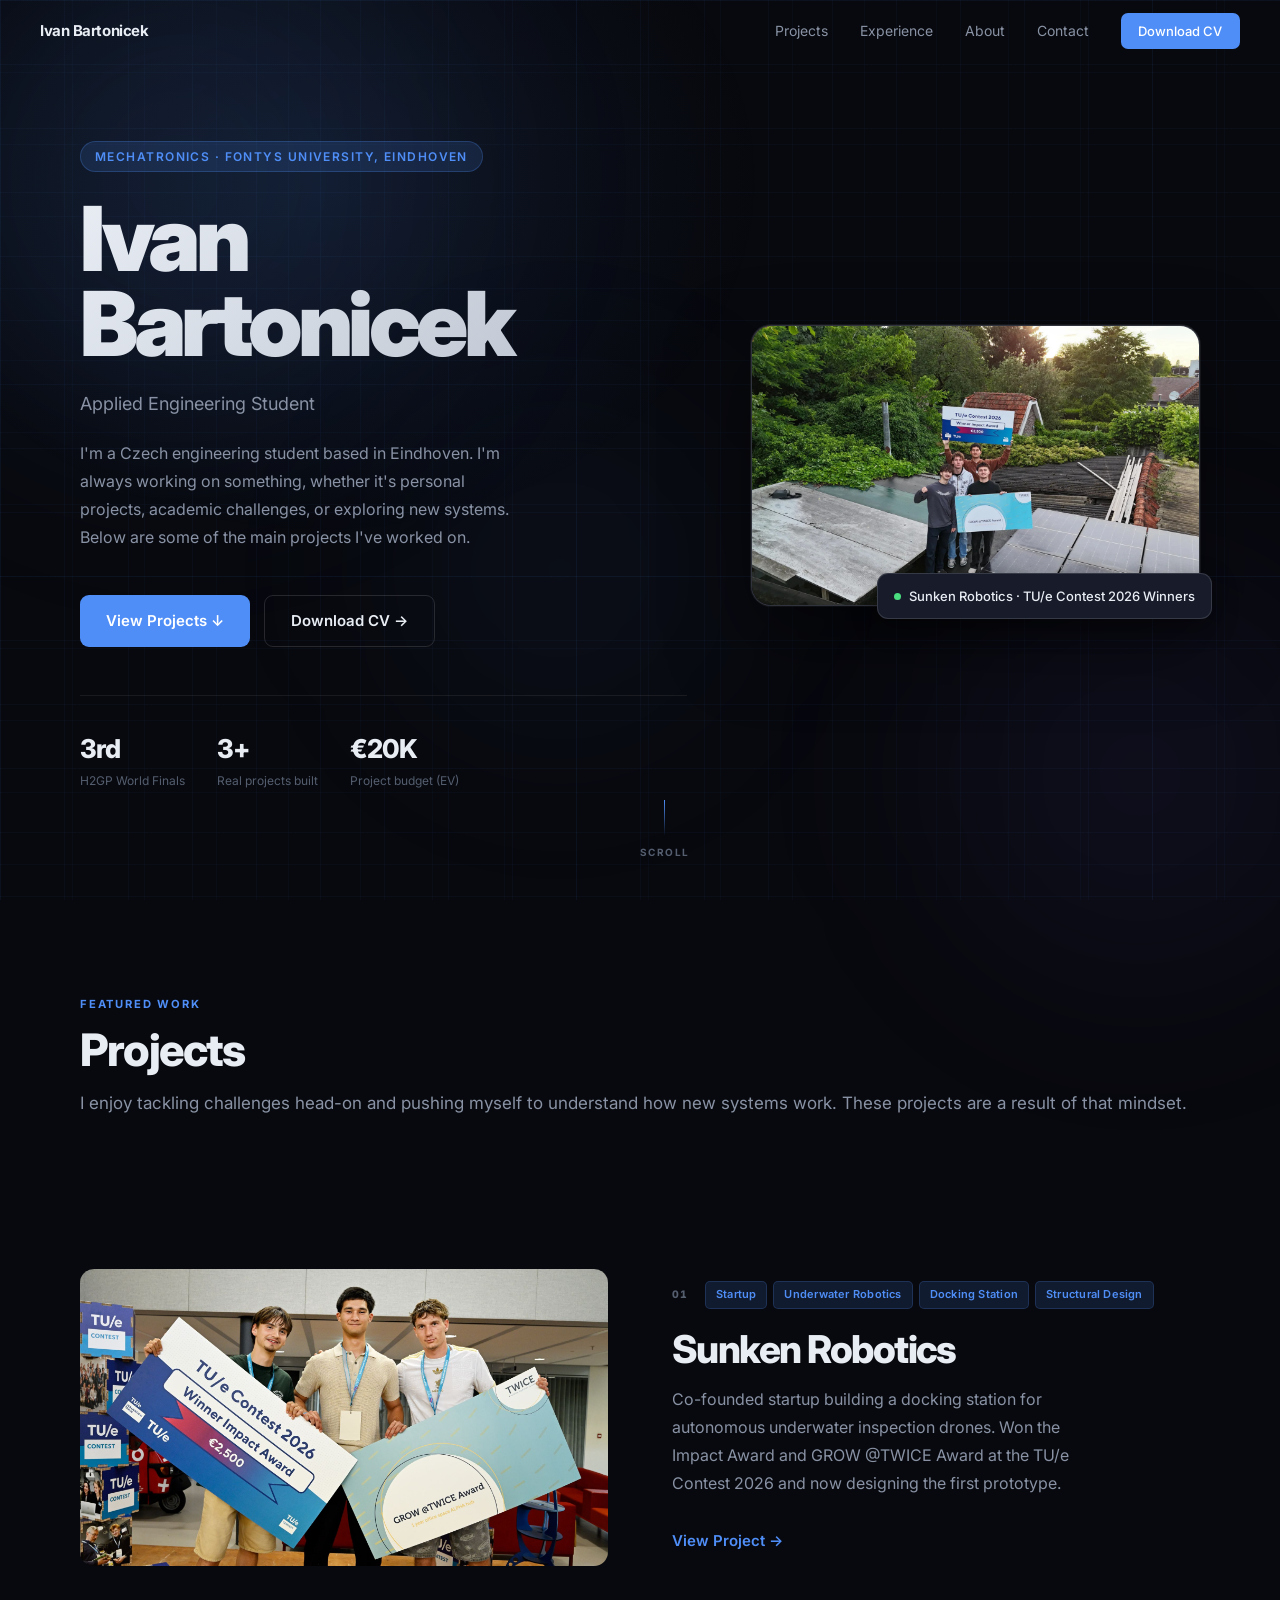
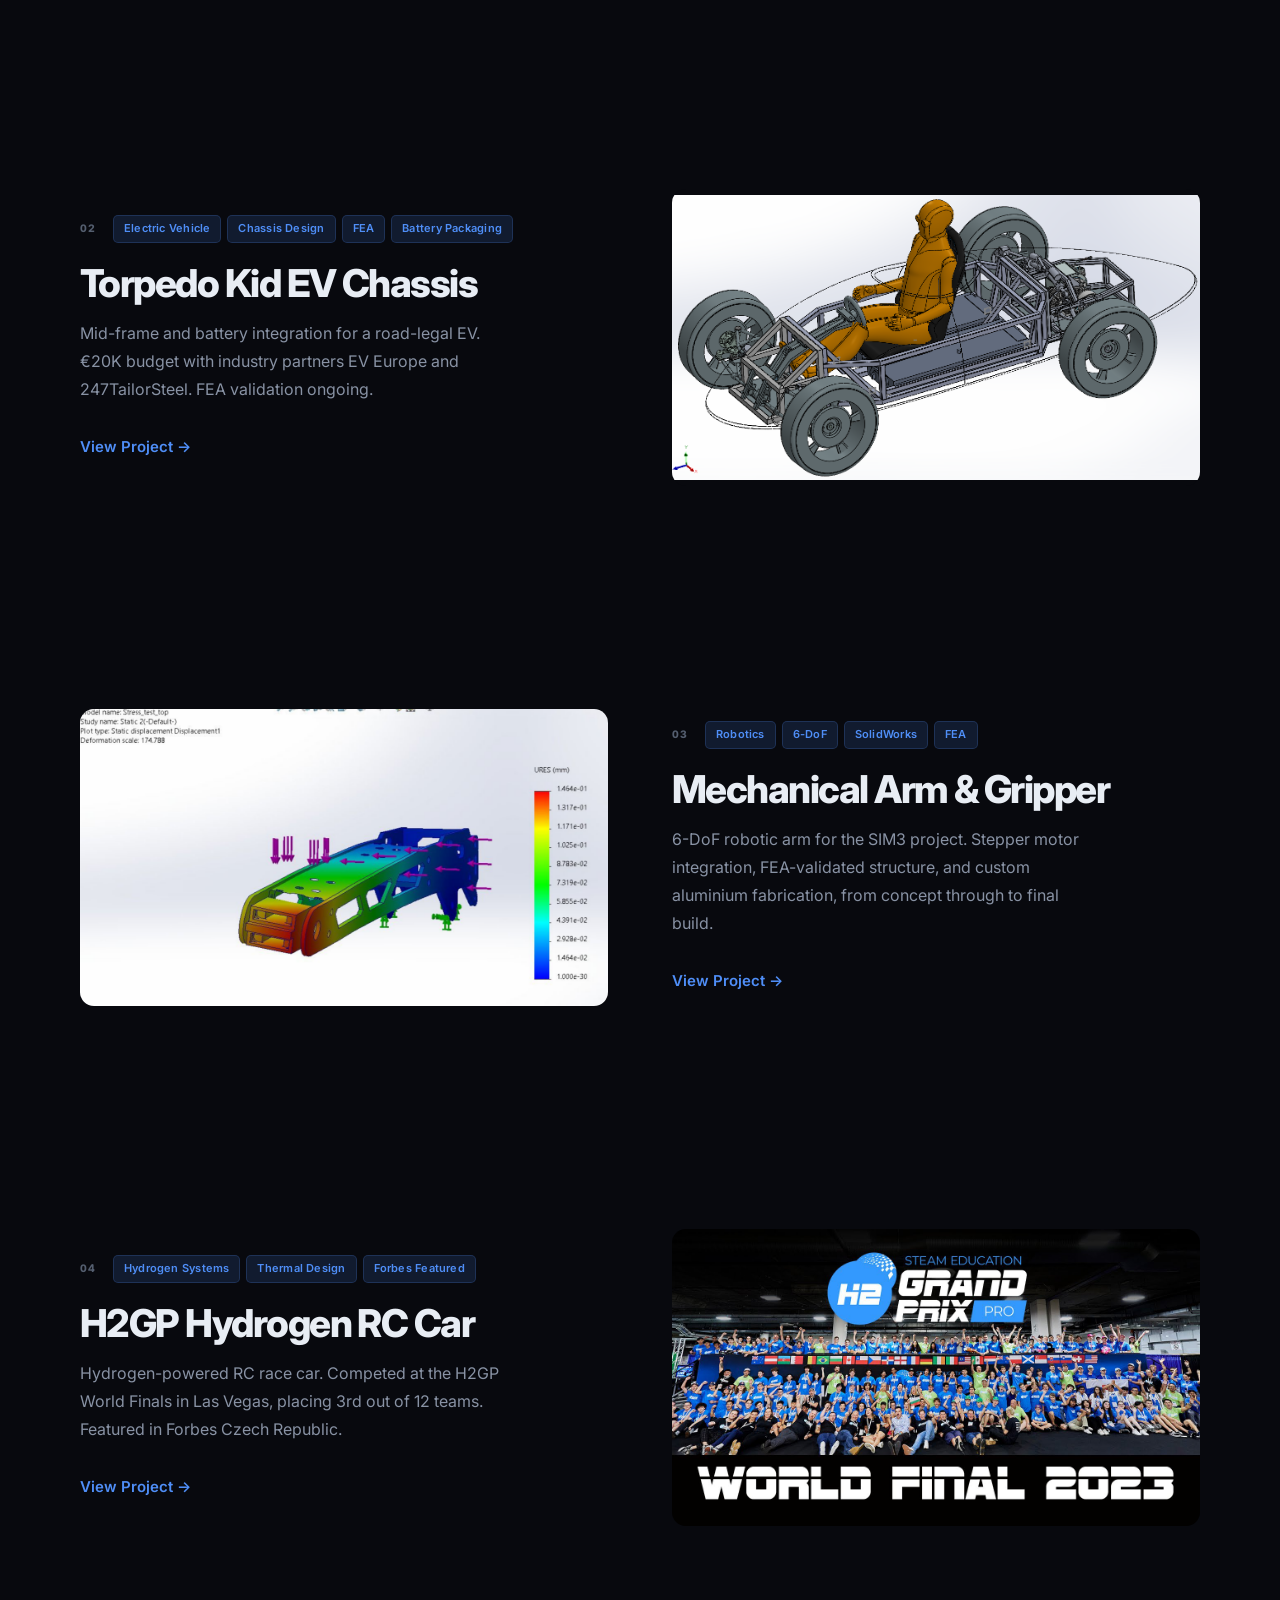
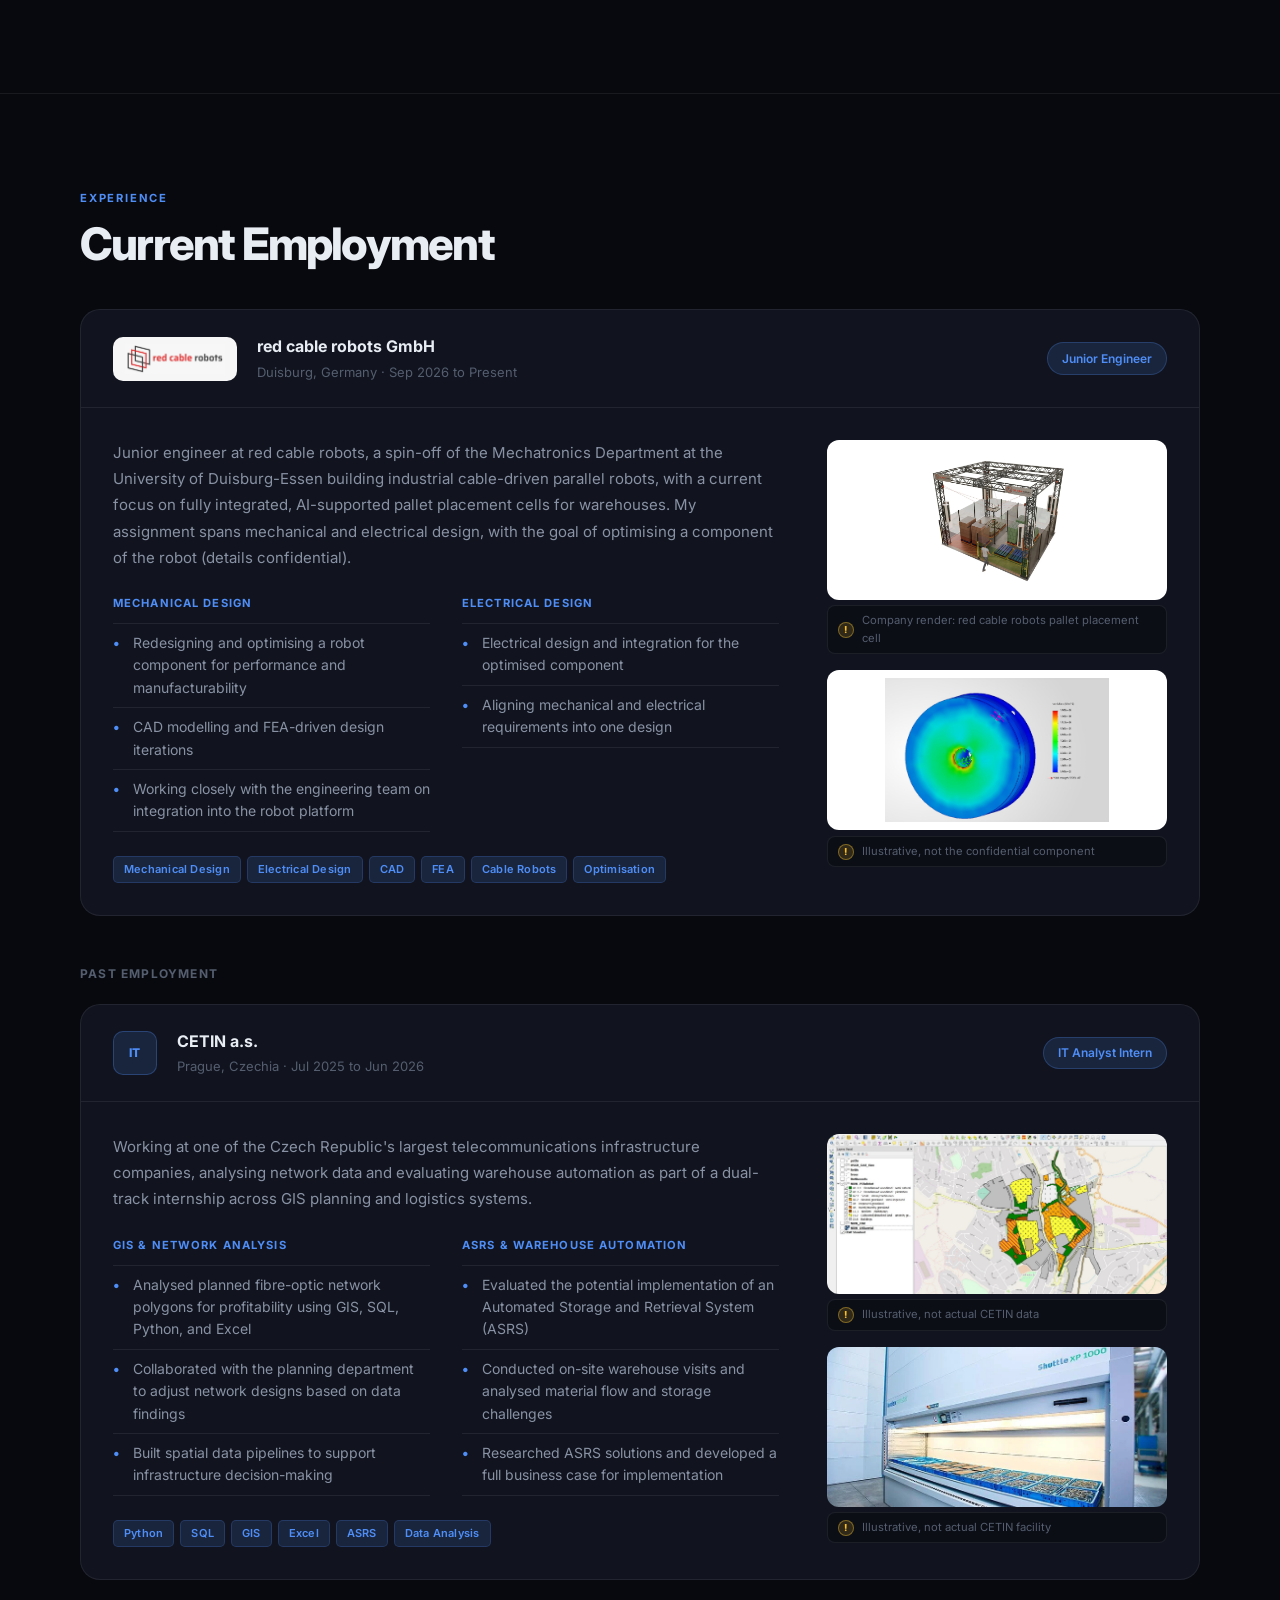
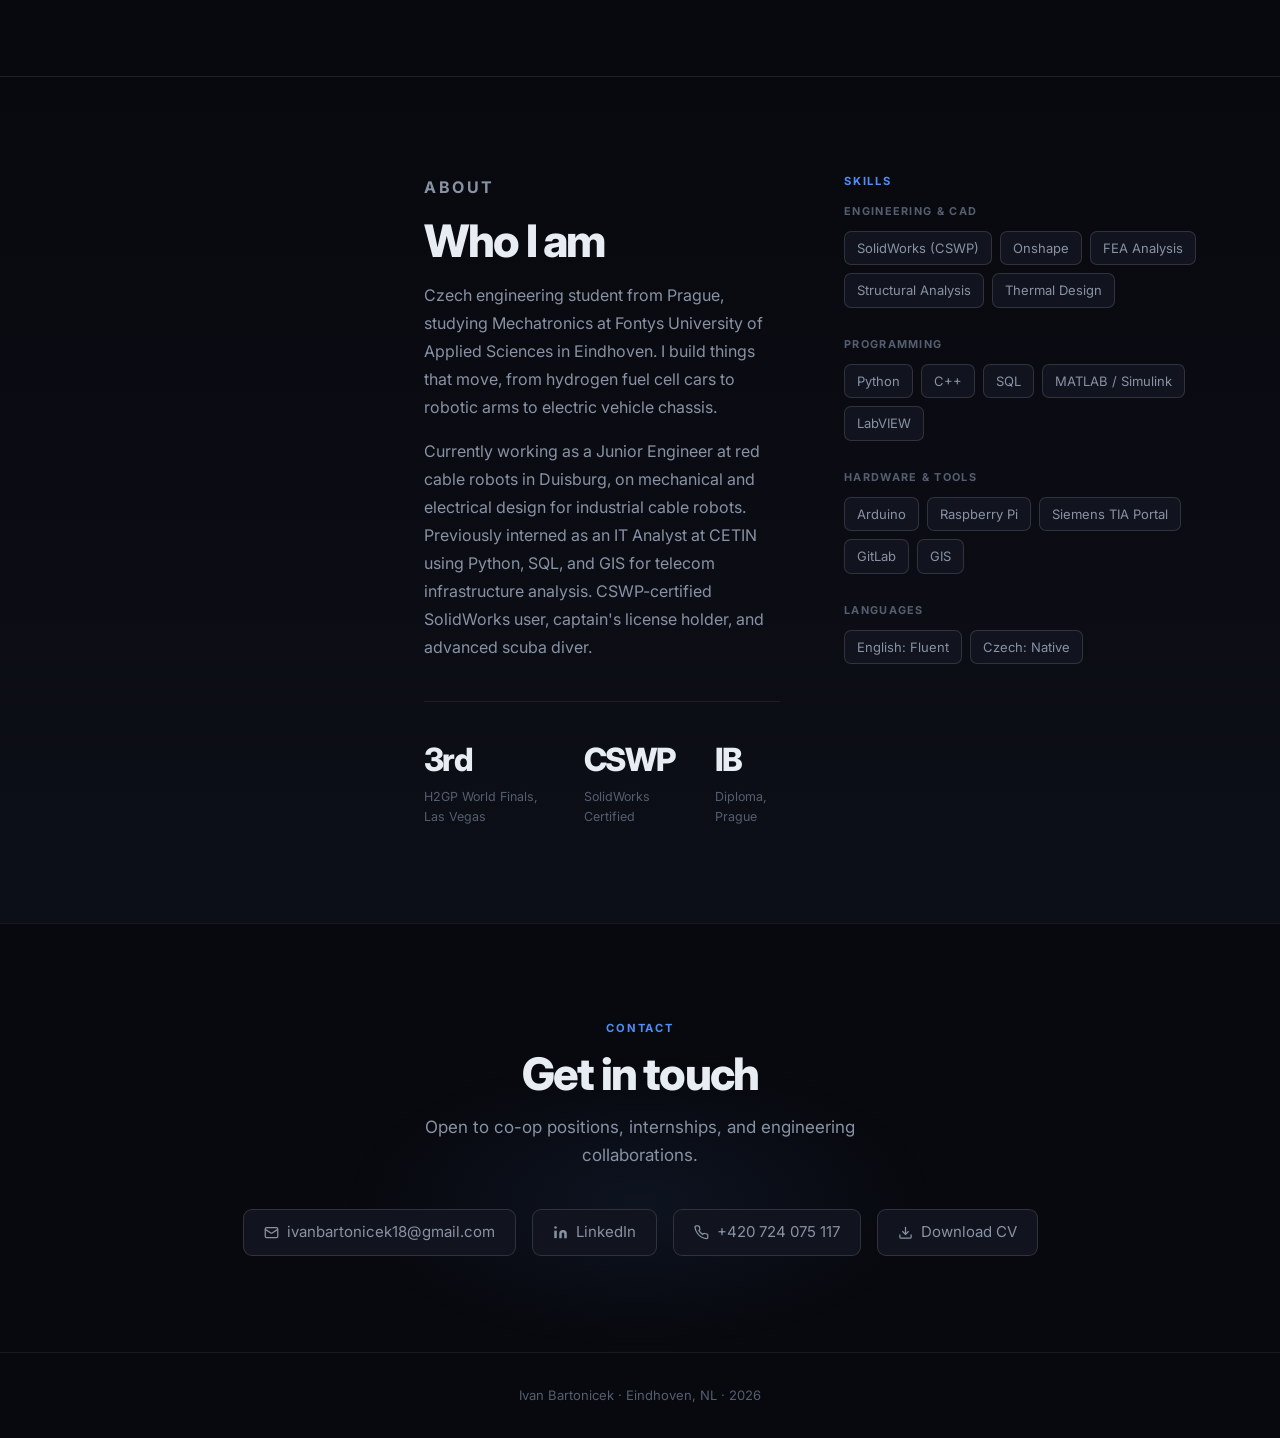
==== commit 6c4f6c80: "Add Sunken Robotics project and red cable robots role, update hero photo, remove dashes Co-Authored-" ====
--- a/index.html
+++ b/index.html
@@ -3,9 +3,9 @@
 <head>
   <meta charset="UTF-8">
   <meta name="viewport" content="width=device-width, initial-scale=1.0">
-  <title>Ivan Bartonicek — Mechatronics Engineer</title>
-  <meta name="description" content="Czech mechatronics student based in Eindhoven. Building real machines — hydrogen RC cars, robotic arms, and EV chassis. H2GP World Finals, Forbes featured.">
-  <link rel="stylesheet" href="style.css?v=14">
+  <title>Ivan Bartonicek | Mechatronics Engineer</title>
+  <meta name="description" content="Czech mechatronics student based in Eindhoven. Building real machines: hydrogen RC cars, robotic arms, and EV chassis. H2GP World Finals, Forbes featured.">
+  <link rel="stylesheet" href="style.css?v=16">
   <link rel="preconnect" href="https://fonts.googleapis.com">
   <link rel="preconnect" href="https://fonts.gstatic.com" crossorigin>
   <link href="https://fonts.googleapis.com/css2?family=Inter:ital,opsz,wght@0,14..32,300..900;1,14..32,300..900&display=swap" rel="stylesheet">
@@ -37,7 +37,7 @@
           <span class="hero-eyebrow">Mechatronics · Fontys University, Eindhoven</span>
           <h1 class="hero-name">Ivan<br>Bartonicek</h1>
           <p class="hero-subtitle">Applied Engineering Student</p>
-          <p class="hero-desc">I'm a Czech engineering student based in Eindhoven. I'm always working on something — whether it's personal projects, academic challenges, or exploring new systems. Below are some of the main projects I've worked on.</p>
+          <p class="hero-desc">I'm a Czech engineering student based in Eindhoven. I'm always working on something, whether it's personal projects, academic challenges, or exploring new systems. Below are some of the main projects I've worked on.</p>
           <div class="hero-actions">
             <a href="#projects" class="btn-primary">View Projects ↓</a>
             <a href="cv.pdf" download class="btn-secondary">Download CV →</a>
@@ -59,11 +59,11 @@
         </div>
         <div class="hero-image-wrap" style="position:relative;">
           <div class="hero-image-inner">
-            <img src="images/torpedo-full.png" alt="Torpedo Kid EV — CAD model with driver">
+            <img src="images/sunken-team.jpg" alt="Sunken Robotics team with the TU/e Contest 2026 awards" style="aspect-ratio:16/10;object-fit:cover;display:block;">
           </div>
           <div class="hero-img-badge">
             <span class="badge-dot"></span>
-            <span class="badge-text">Torpedo Kid · Active EV Build</span>
+            <span class="badge-text">Sunken Robotics · TU/e Contest 2026 Winners</span>
           </div>
         </div>
       </div>
@@ -84,13 +84,33 @@
       </div>
       <div class="projects-list">
 
+        <a href="sunken.html" class="project-row">
+          <div class="project-row-image">
+            <img src="images/sunken-award.jpg" alt="Sunken Robotics, TU/e Contest 2026 awards">
+          </div>
+          <div class="project-row-body">
+            <div class="project-row-meta">
+              <span class="project-row-num">01</span>
+              <div class="card-tags">
+                <span class="tag">Startup</span>
+                <span class="tag">Underwater Robotics</span>
+                <span class="tag">Docking Station</span>
+                <span class="tag">Structural Design</span>
+              </div>
+            </div>
+            <h3 class="project-row-title">Sunken Robotics</h3>
+            <p class="project-row-desc">Co-founded startup building a docking station for autonomous underwater inspection drones. Won the Impact Award and GROW @TWICE Award at the TU/e Contest 2026 and now designing the first prototype.</p>
+            <span class="card-link">View Project →</span>
+          </div>
+        </a>
+
         <a href="torpedo.html" class="project-row">
           <div class="project-row-image">
             <img src="images/torpedo-full.png" alt="Torpedo Kid EV Chassis">
           </div>
           <div class="project-row-body">
             <div class="project-row-meta">
-              <span class="project-row-num">01</span>
+              <span class="project-row-num">02</span>
               <div class="card-tags">
                 <span class="tag">Electric Vehicle</span>
                 <span class="tag">Chassis Design</span>
@@ -106,11 +126,11 @@
 
         <a href="arm.html" class="project-row">
           <div class="project-row-image">
-            <img src="images/torpedo-fea.png" alt="Mechanical Arm — FEA analysis">
+            <img src="images/torpedo-fea.png" alt="Mechanical Arm, FEA analysis">
           </div>
           <div class="project-row-body">
             <div class="project-row-meta">
-              <span class="project-row-num">02</span>
+              <span class="project-row-num">03</span>
               <div class="card-tags">
                 <span class="tag">Robotics</span>
                 <span class="tag">6-DoF</span>
@@ -119,18 +139,18 @@
               </div>
             </div>
             <h3 class="project-row-title">Mechanical Arm & Gripper</h3>
-            <p class="project-row-desc">6-DoF robotic arm for the SIM3 project. Stepper motor integration, FEA-validated structure, and custom aluminium fabrication — from concept through to final build.</p>
+            <p class="project-row-desc">6-DoF robotic arm for the SIM3 project. Stepper motor integration, FEA-validated structure, and custom aluminium fabrication, from concept through to final build.</p>
             <span class="card-link">View Project →</span>
           </div>
         </a>
 
         <a href="h2gp.html" class="project-row">
           <div class="project-row-image">
-            <img src="images/h2gp-worldfinal.jpg" alt="H2GP World Final 2023 — Las Vegas">
+            <img src="images/h2gp-worldfinal.jpg" alt="H2GP World Final 2023, Las Vegas">
           </div>
           <div class="project-row-body">
             <div class="project-row-meta">
-              <span class="project-row-num">03</span>
+              <span class="project-row-num">04</span>
               <div class="card-tags">
                 <span class="tag">Hydrogen Systems</span>
                 <span class="tag">Thermal Design</span>
@@ -138,7 +158,7 @@
               </div>
             </div>
             <h3 class="project-row-title">H2GP Hydrogen RC Car</h3>
-            <p class="project-row-desc">Hydrogen-powered RC race car. Competed at the H2GP World Finals in Las Vegas — placed 3rd out of 12 teams. Featured in Forbes Czech Republic.</p>
+            <p class="project-row-desc">Hydrogen-powered RC race car. Competed at the H2GP World Finals in Las Vegas, placing 3rd out of 12 teams. Featured in Forbes Czech Republic.</p>
             <span class="card-link">View Project →</span>
           </div>
         </a>
@@ -157,17 +177,82 @@
 
       <div class="emp-card reveal">
         <div class="emp-meta">
+          <div class="emp-logo-img"><img src="images/rcr-logo.png" alt="red cable robots logo"></div>
+          <div>
+            <div class="emp-company">red cable robots GmbH</div>
+            <div class="emp-location">Duisburg, Germany · Sep 2026 to Present</div>
+          </div>
+          <div class="emp-role-badge">Junior Engineer</div>
+        </div>
+
+        <div class="emp-body">
+          <div class="emp-content">
+            <p>Junior engineer at red cable robots, a spin-off of the Mechatronics Department at the University of Duisburg-Essen building industrial cable-driven parallel robots, with a current focus on fully integrated, AI-supported pallet placement cells for warehouses. My assignment spans mechanical and electrical design, with the goal of optimising a component of the robot (details confidential).</p>
+
+            <div class="emp-work-areas">
+              <div class="emp-area">
+                <div class="emp-area-title">Mechanical Design</div>
+                <ul class="emp-list">
+                  <li>Redesigning and optimising a robot component for performance and manufacturability</li>
+                  <li>CAD modelling and FEA-driven design iterations</li>
+                  <li>Working closely with the engineering team on integration into the robot platform</li>
+                </ul>
+              </div>
+              <div class="emp-area">
+                <div class="emp-area-title">Electrical Design</div>
+                <ul class="emp-list">
+                  <li>Electrical design and integration for the optimised component</li>
+                  <li>Aligning mechanical and electrical requirements into one design</li>
+                </ul>
+              </div>
+            </div>
+
+            <div class="emp-tags">
+              <span class="tag">Mechanical Design</span>
+              <span class="tag">Electrical Design</span>
+              <span class="tag">CAD</span>
+              <span class="tag">FEA</span>
+              <span class="tag">Cable Robots</span>
+              <span class="tag">Optimisation</span>
+            </div>
+          </div>
+
+          <div class="emp-images">
+            <div class="emp-img-wrap">
+              <img src="images/rcr-cell.webp" alt="red cable robots pallet placement cell" class="emp-img contain">
+              <div class="emp-img-note">
+                <span class="emp-note-icon">!</span>
+                <span>Company render: red cable robots pallet placement cell</span>
+              </div>
+            </div>
+            <div class="emp-img-wrap">
+              <img src="images/rcr-fea.jpg" alt="FEA von Mises stress study" class="emp-img contain">
+              <div class="emp-img-note">
+                <span class="emp-note-icon">!</span>
+                <span>Illustrative, not the confidential component</span>
+              </div>
+            </div>
+          </div>
+        </div>
+      </div>
+
+      <div class="employment-subheader reveal">
+        <h3 class="emp-sub-title">Past Employment</h3>
+      </div>
+
+      <div class="emp-card reveal">
+        <div class="emp-meta">
           <div class="emp-logo">IT</div>
           <div>
             <div class="emp-company">CETIN a.s.</div>
-            <div class="emp-location">Prague, Czechia · Jul 2025 – Present</div>
+            <div class="emp-location">Prague, Czechia · Jul 2025 to Jun 2026</div>
           </div>
           <div class="emp-role-badge">IT Analyst Intern</div>
         </div>
 
         <div class="emp-body">
           <div class="emp-content">
-            <p>Working at one of the Czech Republic's largest telecommunications infrastructure companies — analysing network data and evaluating warehouse automation as part of a dual-track internship across GIS planning and logistics systems.</p>
+            <p>Working at one of the Czech Republic's largest telecommunications infrastructure companies, analysing network data and evaluating warehouse automation as part of a dual-track internship across GIS planning and logistics systems.</p>
 
             <div class="emp-work-areas">
               <div class="emp-area">
@@ -200,17 +285,17 @@
 
           <div class="emp-images">
             <div class="emp-img-wrap">
-              <img src="images/cetin-wgis.jpg" alt="GIS network analysis — fibre optic planning" class="emp-img">
+              <img src="images/cetin-wgis.jpg" alt="GIS network analysis, fibre optic planning" class="emp-img">
               <div class="emp-img-note">
                 <span class="emp-note-icon">!</span>
-                <span>Illustrative — not actual CETIN data</span>
+                <span>Illustrative, not actual CETIN data</span>
               </div>
             </div>
             <div class="emp-img-wrap">
               <img src="images/cetin-asrs.jpg" alt="Automated Storage and Retrieval System (ASRS)" class="emp-img">
               <div class="emp-img-note">
                 <span class="emp-note-icon">!</span>
-                <span>Illustrative — not actual CETIN facility</span>
+                <span>Illustrative, not actual CETIN facility</span>
               </div>
             </div>
           </div>
@@ -232,8 +317,8 @@
         <div class="about-text reveal">
           <p class="section-label">About</p>
           <h2 class="section-title">Who I am</h2>
-          <p>Czech engineering student from Prague, studying Mechatronics at Fontys University of Applied Sciences in Eindhoven. I build things that move — from hydrogen fuel cell cars to robotic arms to electric vehicle chassis.</p>
-          <p>Currently interning as an IT Analyst at CETIN using Python, SQL, and GIS for telecom infrastructure analysis. CSWP-certified SolidWorks user, captain's license holder, and advanced scuba diver.</p>
+          <p>Czech engineering student from Prague, studying Mechatronics at Fontys University of Applied Sciences in Eindhoven. I build things that move, from hydrogen fuel cell cars to robotic arms to electric vehicle chassis.</p>
+          <p>Currently working as a Junior Engineer at red cable robots in Duisburg, on mechanical and electrical design for industrial cable robots. Previously interned as an IT Analyst at CETIN using Python, SQL, and GIS for telecom infrastructure analysis. CSWP-certified SolidWorks user, captain's license holder, and advanced scuba diver.</p>
           <div class="stats-row">
             <div>
               <div class="stat-num">3rd</div>
@@ -285,8 +370,8 @@
           <div class="skills-group">
             <div class="skills-group-label">Languages</div>
             <div class="skills-chips">
-              <span class="skill-chip">English — Fluent</span>
-              <span class="skill-chip">Czech — Native</span>
+              <span class="skill-chip">English: Fluent</span>
+              <span class="skill-chip">Czech: Native</span>
             </div>
           </div>
         </div>
@@ -340,7 +425,7 @@
       nav.classList.toggle('scrolled', y > 20);
       document.documentElement.style.setProperty('--parallax-y', (y * 0.12) + 'px');
       if (scrollIndicator) scrollIndicator.style.opacity = y > 100 ? '0' : '1';
-      // Orbs move at different speeds — creates depth
+      // Orbs move at different speeds, creates depth
       if (orb1) orb1.style.transform = `translateY(${y * 0.18}px)`;
       if (orb2) orb2.style.transform = `translateY(${y * -0.1}px)`;
       if (orb3) orb3.style.transform = `translateY(${y * 0.13}px)`;
@@ -380,3 +465,4 @@
 
 </body>
 </html>
+
--- a/style.css
+++ b/style.css
@@ -282,7 +282,7 @@
 .projects-header { margin-bottom: 5rem; }
 .projects-list { display: flex; flex-direction: column; gap: 5rem; }
 
-/* Each project is an open 50/50 split — no box */
+/* Each project is an open 50/50 split, no box */
 .project-row {
   display: grid;
   grid-template-columns: 1fr 1fr;
@@ -295,7 +295,7 @@
 .project-row:nth-child(even) .project-row-image { order: 2; }
 .project-row:nth-child(even) .project-row-body  { order: 1; }
 
-/* Image pane — no border, consistent 16:9 ratio matching World Final */
+/* Image pane, no border, consistent 16:9 ratio matching World Final */
 .project-row-image {
   overflow: hidden;
   border-radius: 14px;
@@ -426,13 +426,24 @@
   border-bottom: 1px solid var(--border);
 }
 .emp-list li:first-child { border-top: 1px solid var(--border); }
-.emp-list li::before { content: '—'; position: absolute; left: 0; color: var(--accent); font-weight: 700; }
+.emp-list li::before { content: '•'; position: absolute; left: 0; color: var(--accent); font-weight: 700; }
 .emp-tags { display: flex; gap: 0.375rem; flex-wrap: wrap; }
 
 /* Employment images with disclaimer */
 .emp-images { display: flex; flex-direction: column; gap: 1rem; }
 .emp-img-wrap { display: flex; flex-direction: column; gap: 0.35rem; }
 .emp-img { width: 100%; height: 160px; object-fit: cover; display: block; border-radius: 12px; }
+.emp-img.contain { object-fit: contain; background: #fff; padding: 0.5rem; }
+.emp-logo-img {
+  height: 44px; padding: 0 0.75rem; border-radius: 10px; background: #f6f6f6;
+  display: flex; align-items: center; flex-shrink: 0;
+}
+.emp-logo-img img { height: 30px; width: auto; display: block; }
+.employment-subheader { margin: 3rem 0 1.25rem; }
+.emp-sub-title {
+  font-size: 0.75rem; font-weight: 700; letter-spacing: 0.1em;
+  text-transform: uppercase; color: var(--text-3);
+}
 .emp-img-note {
   background: rgba(8,9,14,0.5);
   border: 1px solid var(--border); border-radius: 8px;
@@ -584,7 +595,7 @@
   position: relative; border-bottom: 1px solid var(--border);
 }
 .project-content-full ul li:first-child { border-top: 1px solid var(--border); }
-.project-content-full ul li::before { content: '—'; position: absolute; left: 0; color: var(--accent); font-weight: 700; }
+.project-content-full ul li::before { content: '•'; position: absolute; left: 0; color: var(--accent); font-weight: 700; }
 
 @media (max-width: 768px) {
   .project-page-body { grid-template-columns: 1fr; gap: 2rem; }
@@ -634,7 +645,7 @@
   position: relative; border-bottom: 1px solid var(--border);
 }
 .project-content ul li:first-child { border-top: 1px solid var(--border); }
-.project-content ul li::before { content: '—'; position: absolute; left: 0; color: var(--accent); font-weight: 700; }
+.project-content ul li::before { content: '•'; position: absolute; left: 0; color: var(--accent); font-weight: 700; }
 .project-sidebar { position: sticky; top: 82px; }
 .info-card {
   background: var(--surface); border: 1px solid var(--border);
